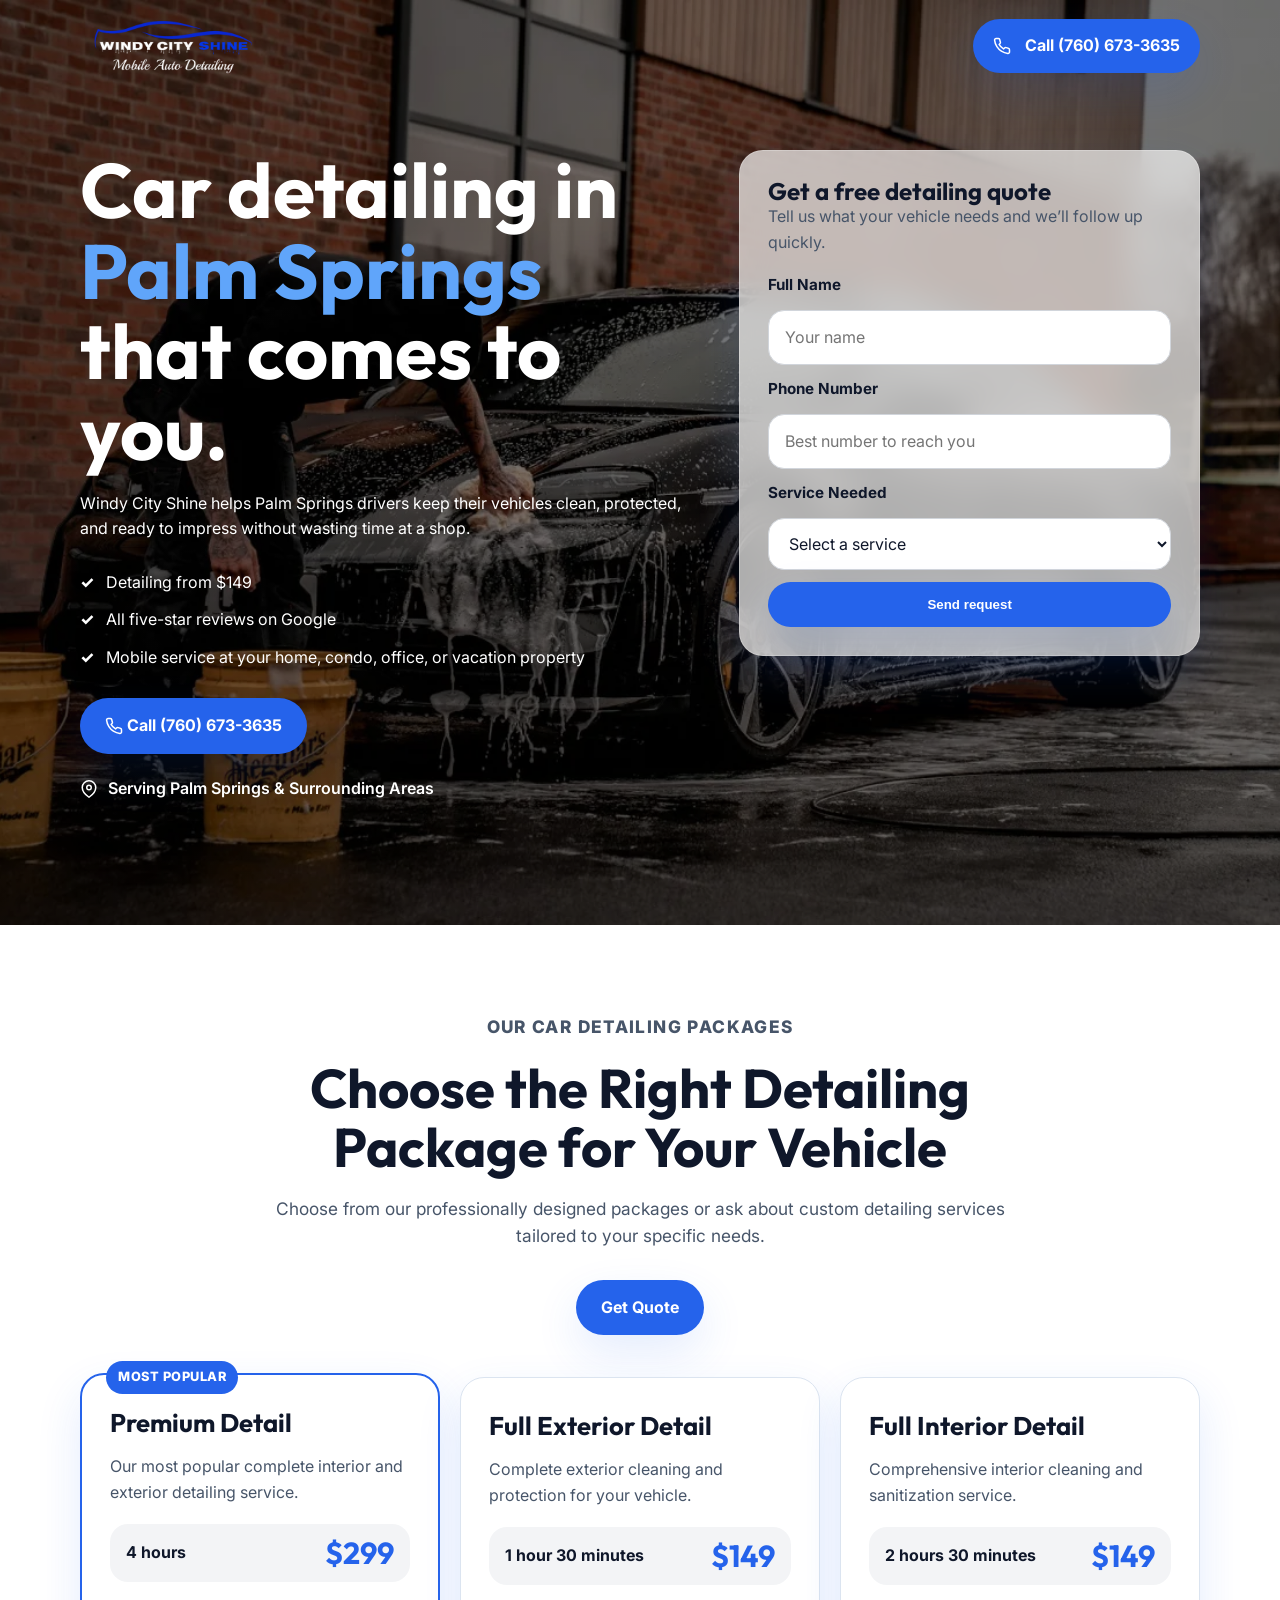
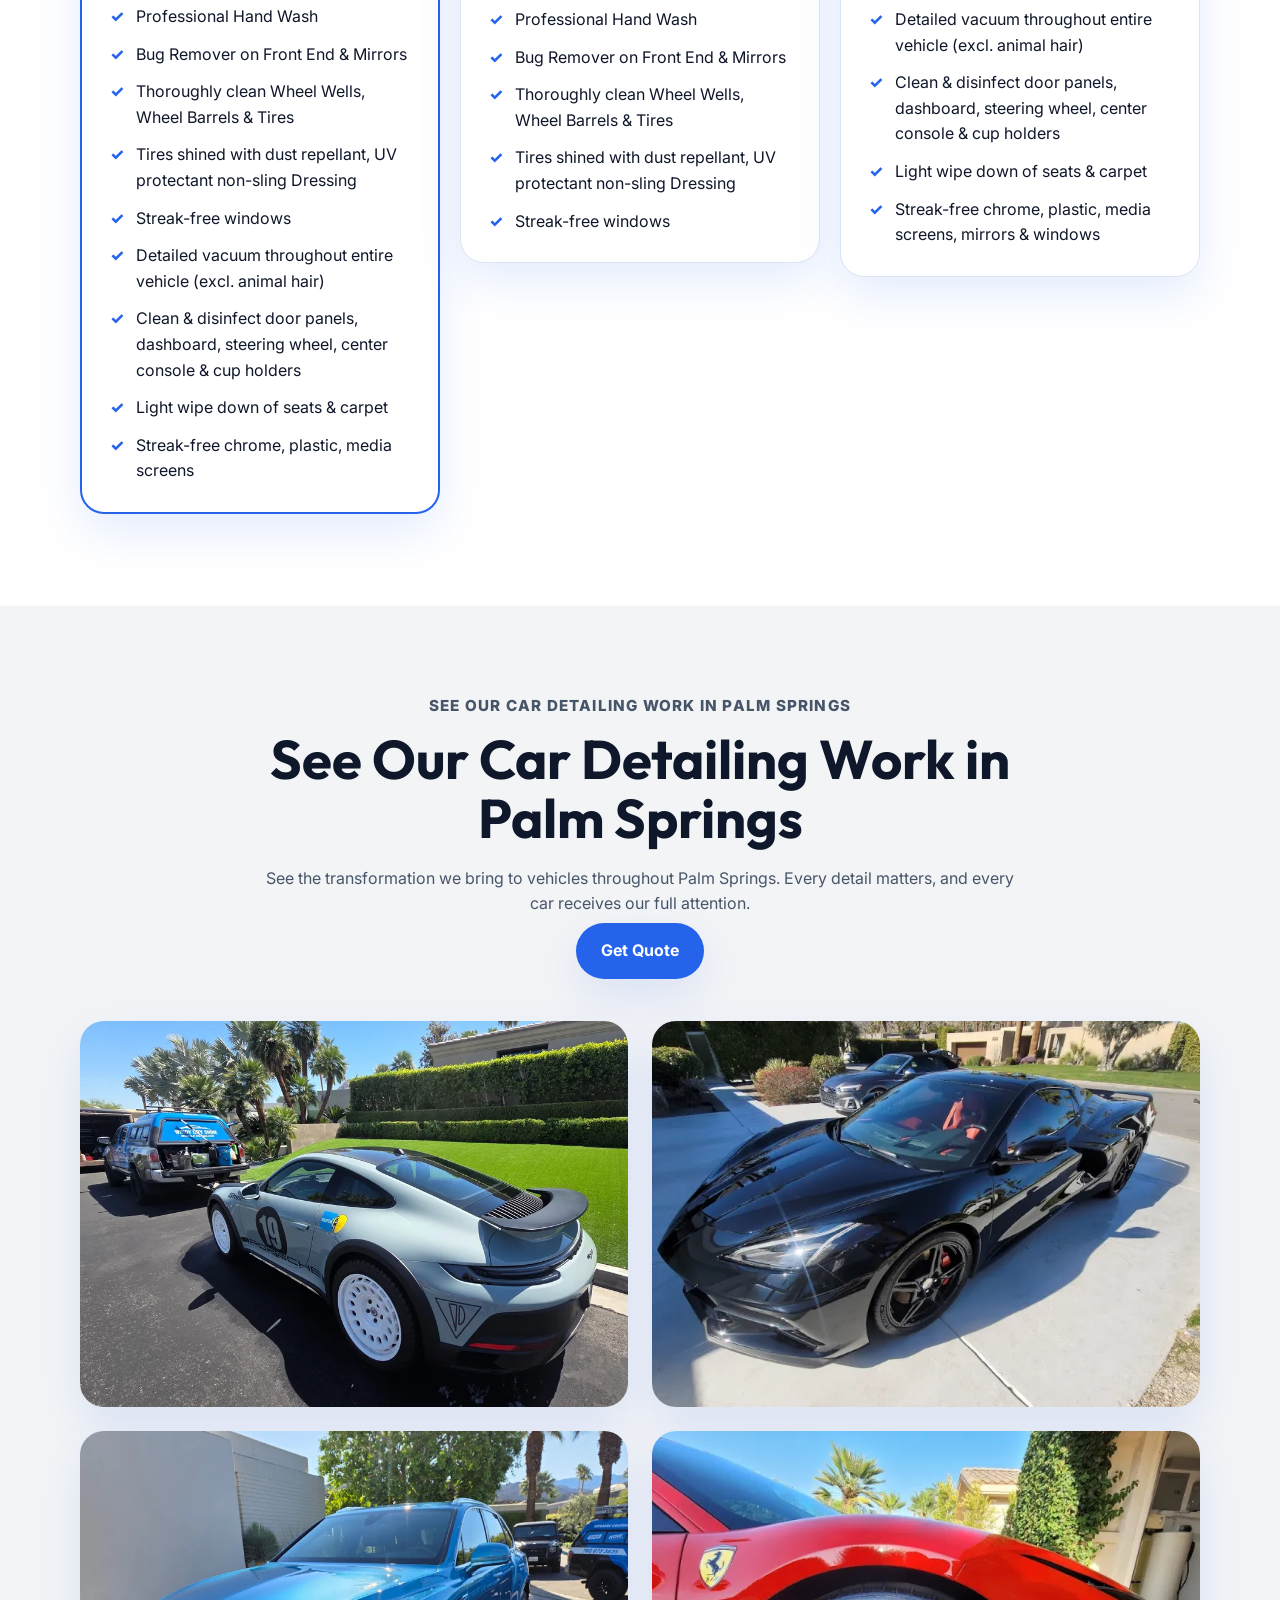
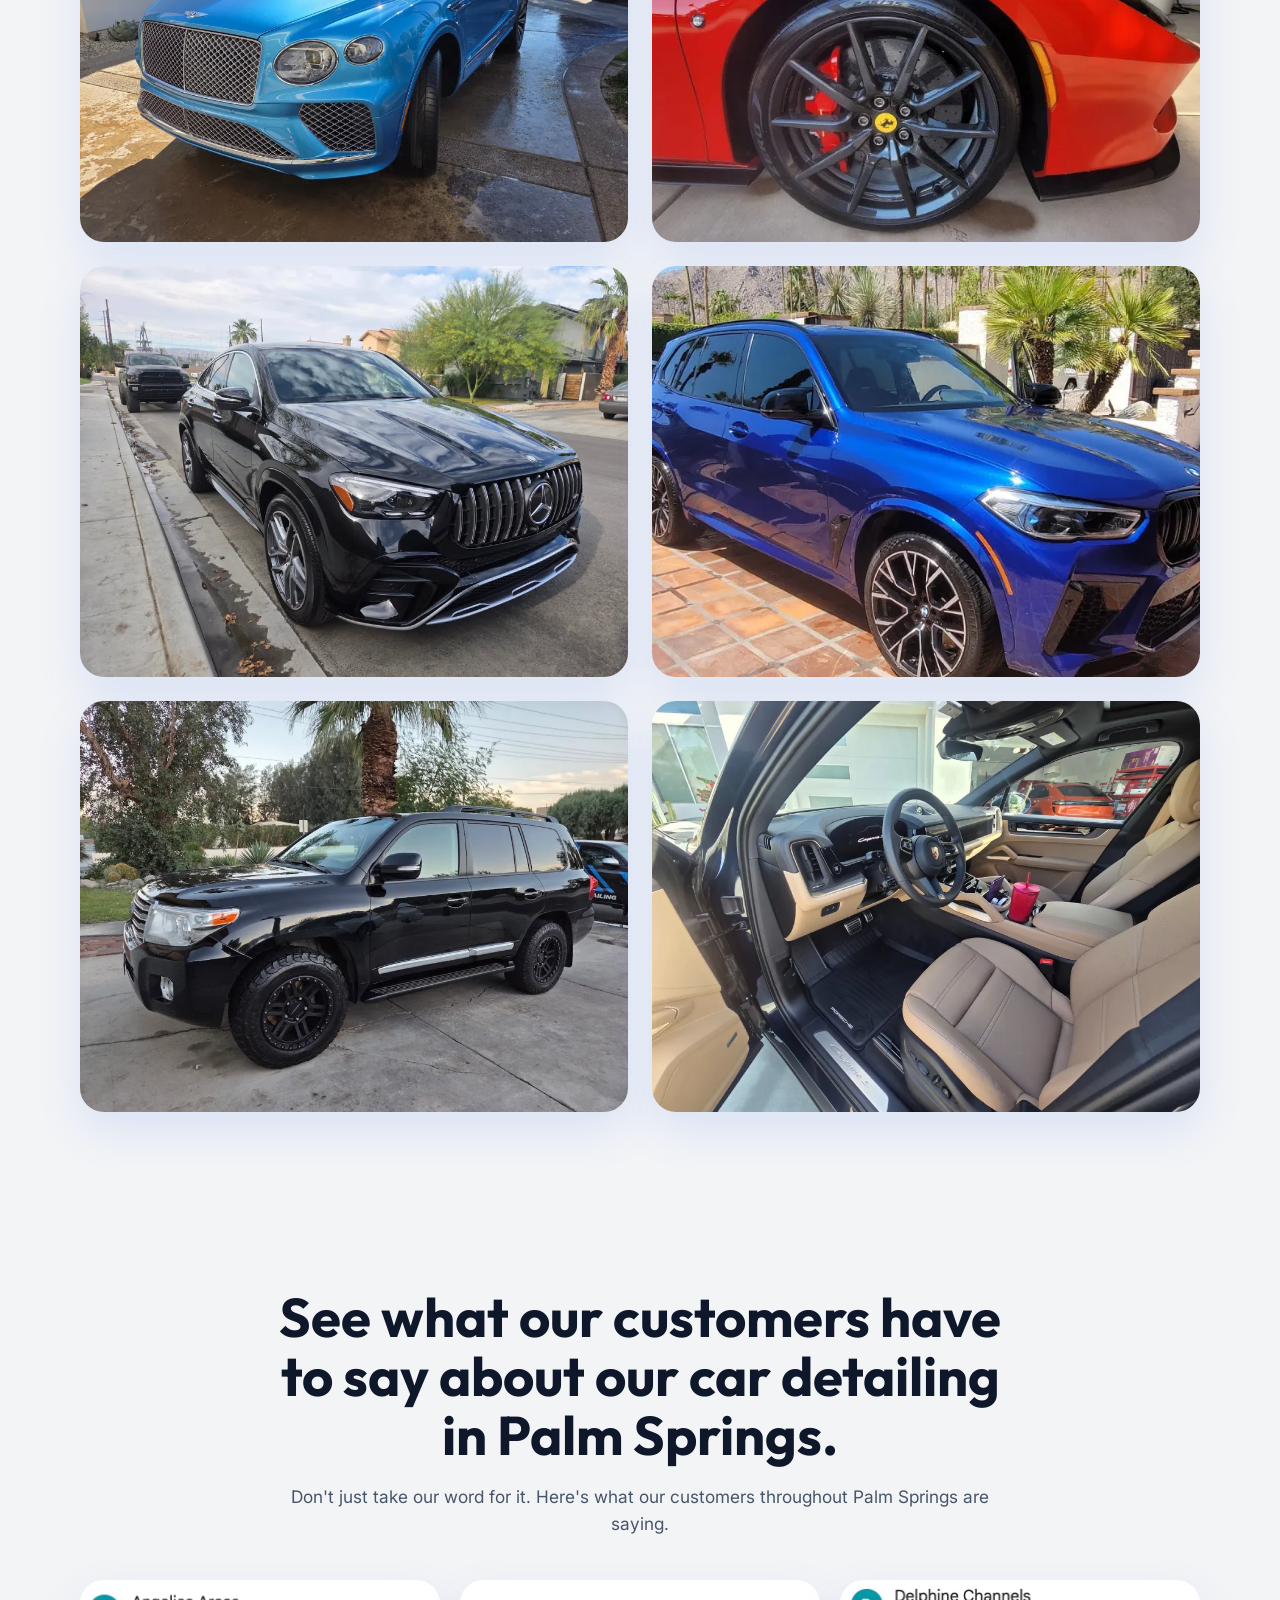
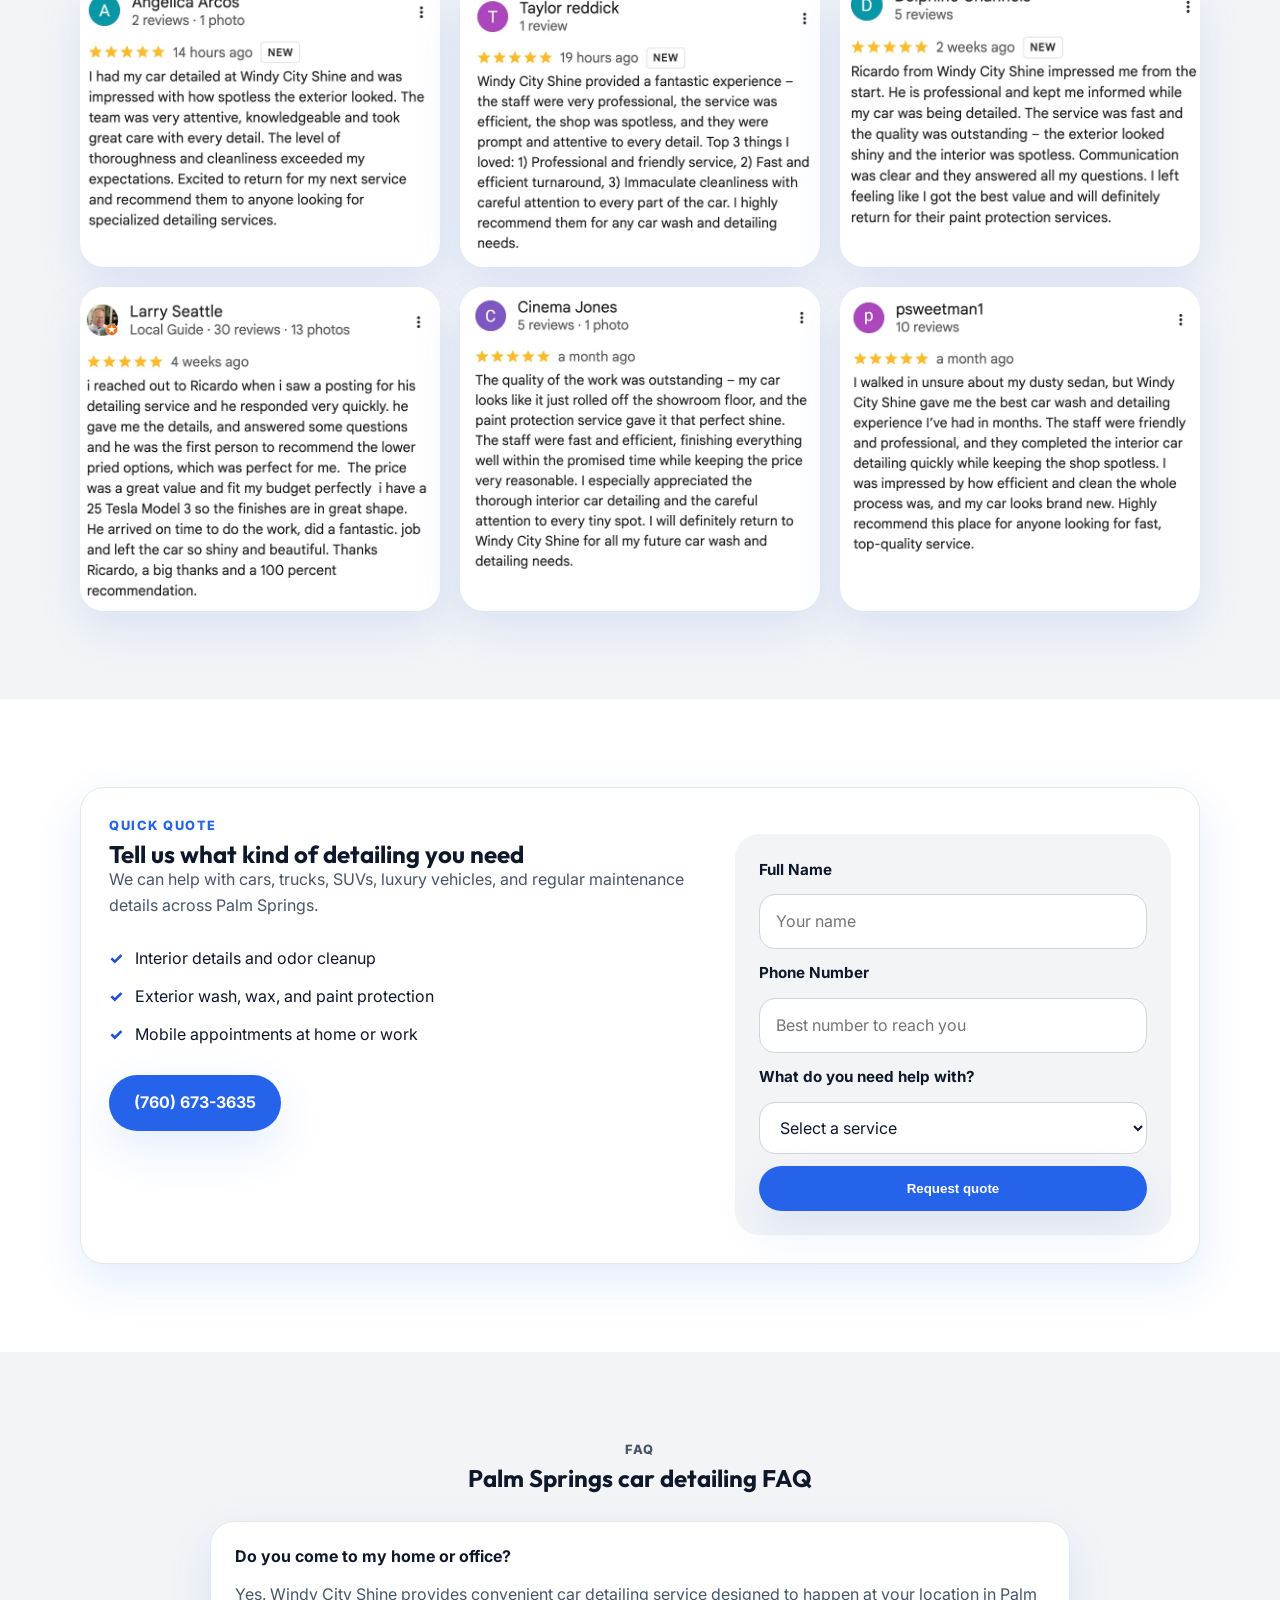
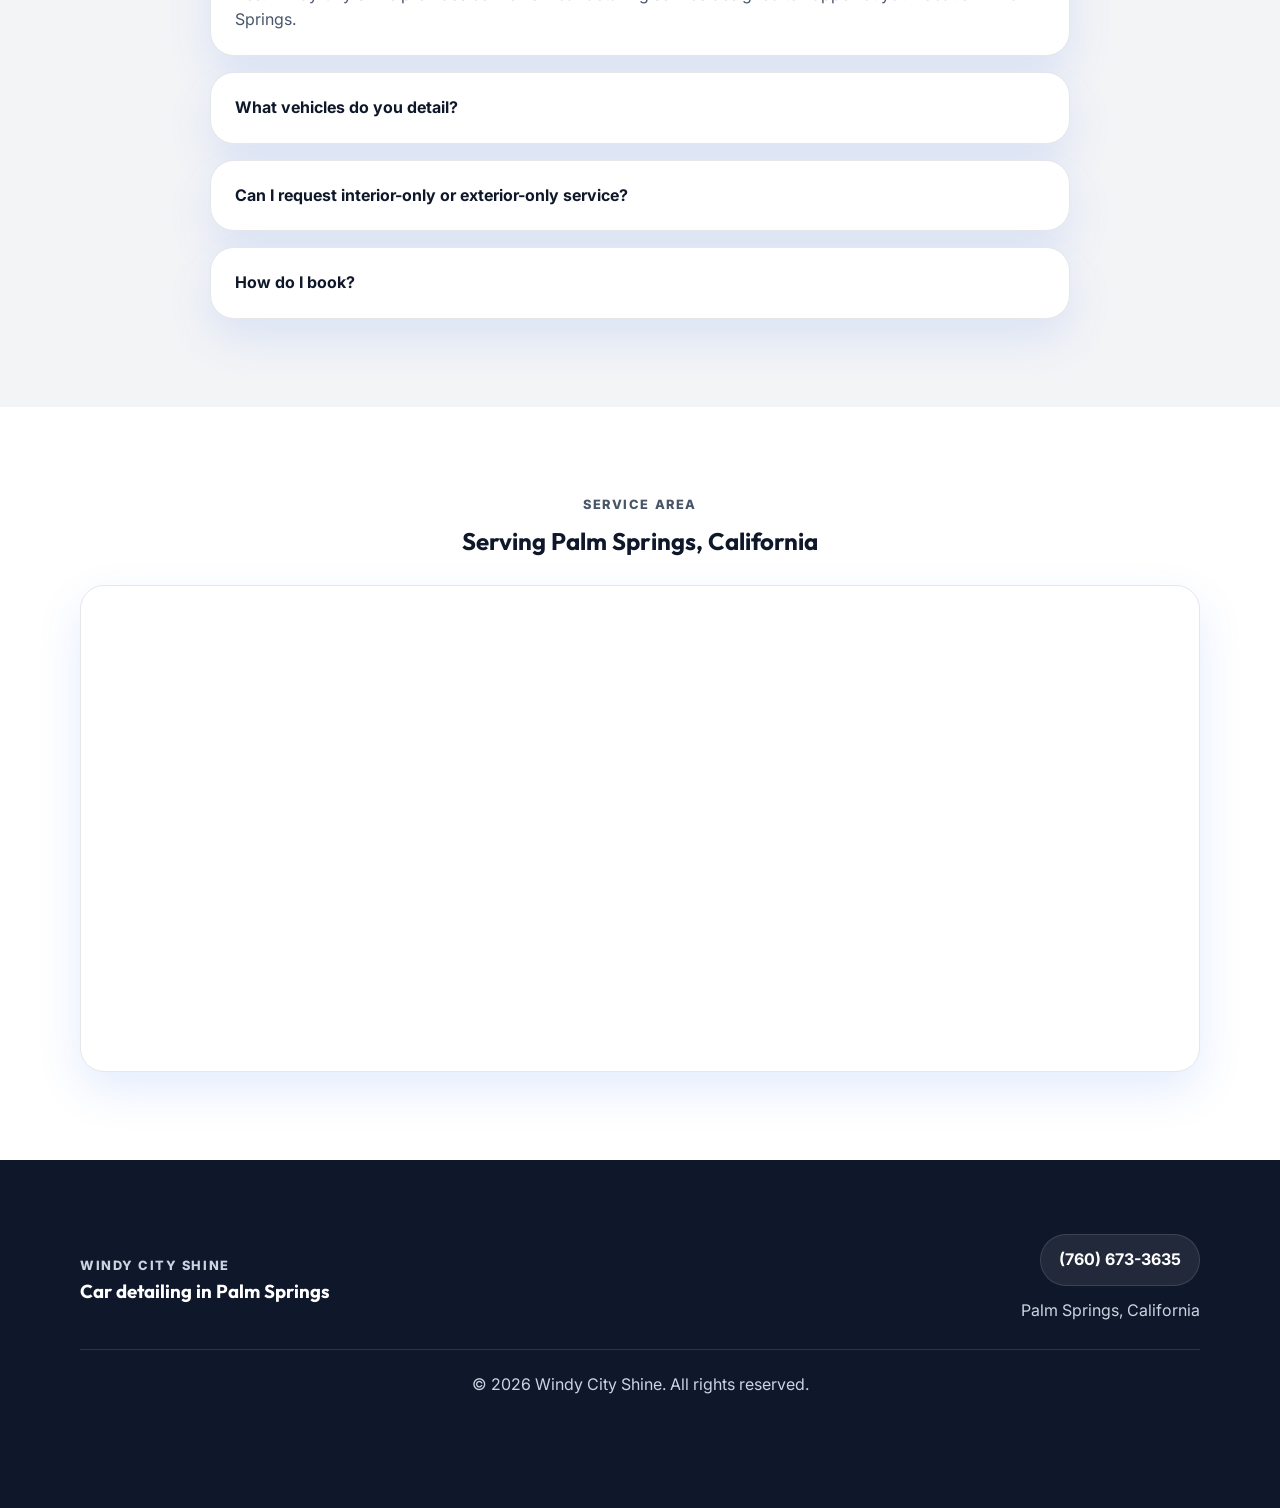
==== car-detailing.html @ fb12e353 "feat: add car detailing landing page" ====
<!DOCTYPE html>
<html lang="en">
<head>
    <!-- Google Tag Manager -->
    <script>(function(w,d,s,l,i){w[l]=w[l]||[];w[l].push({'gtm.start':
    new Date().getTime(),event:'gtm.js'});var f=d.getElementsByTagName(s)[0],
    j=d.createElement(s),dl=l!='dataLayer'?'&l='+l:'';j.async=true;j.src=
    'https://www.googletagmanager.com/gtm.js?id='+i+dl;f.parentNode.insertBefore(j,f);
    })(window,document,'script','dataLayer','GTM-WD6SHDLT');</script>
    <!-- End Google Tag Manager -->
    <script>
      gtag('config', 'AW-473251279/VAtuCIfNprscEM_71OEB', {
        'phone_conversion_number': '(760) 673-3635'
      });
    </script>
    <meta charset="UTF-8">
    <meta name="viewport" content="width=device-width, initial-scale=1.0">
    <title>Car Detailing Palm Springs | Windy City Shine</title>
    <meta name="description" content="Windy City Shine delivers premium car detailing in Palm Springs, California. Call for interior detailing, wash and wax, paint protection, and convenient at-home service.">
    <link rel="stylesheet" href="style.css">
    <link rel="preconnect" href="https://fonts.googleapis.com">
    <link rel="preconnect" href="https://fonts.gstatic.com" crossorigin>
    <link href="https://fonts.googleapis.com/css2?family=Inter:wght@400;500;600;700;800&family=Outfit:wght@600;700;800&display=swap" rel="stylesheet">
    <script type="application/ld+json">
    {
      "@context": "https://schema.org",
      "@type": "AutoDetailing",
      "name": "Windy City Shine",
      "areaServed": "Palm Springs, California",
      "telephone": "+1-760-673-3635",
      "priceRange": "$$",
      "address": {
        "@type": "PostalAddress",
        "addressLocality": "Palm Springs",
        "addressRegion": "CA",
        "addressCountry": "US"
      }
    }
    </script>
</head>
<body>
    <header class="site-header">
        <div class="container header-row">
            <a href="#" class="brand brand-lockup" aria-label="Windy City Shine home">
                <img src="windyciteshinelogo.avif" alt="Windy City Shine logo" class="brand-logo">
            </a>
            <a href="tel:7606733635" class="phone-pill" onclick="gtag('event','conversion',{'send_to':'AW-473251279/VAtuCIfNprscEM_71OEB'});">
                <svg viewBox="0 0 24 24" aria-hidden="true" class="phone-pill-icon">
                    <path d="M22 16.92v3a2 2 0 0 1-2.18 2 19.79 19.79 0 0 1-8.63-3.07 19.5 19.5 0 0 1-6-6 19.79 19.79 0 0 1-3.07-8.67A2 2 0 0 1 4.11 2h3a2 2 0 0 1 2 1.72 12.84 12.84 0 0 0 .7 2.81 2 2 0 0 1-.45 2.11L8.09 9.91a16 16 0 0 0 6 6l1.27-1.27a2 2 0 0 1 2.11-.45 12.84 12.84 0 0 0 2.81.7A2 2 0 0 1 22 16.92z"></path>
                </svg>
                <span><span class="call-prefix">Call </span>(760) 673-3635</span>
            </a>
        </div>
    </header>

    <main>
        <section class="hero">
            <div class="container hero-grid">
                <div class="hero-copy">
                    <h1>Car detailing in <span>Palm Springs</span> that comes to you.</h1>
                    <p class="hero-text">Windy City Shine helps Palm Springs drivers keep their vehicles clean, protected, and ready to impress without wasting time at a shop.</p>
                    <ul class="check-list">
                        <li>Detailing from $149</li>
                        <li>All five-star reviews on Google</li>
                        <li>Mobile service at your home, condo, office, or vacation property</li>
                    </ul>
                    <div class="cta-row">
                        <a href="tel:7606733635" class="btn btn-primary" onclick="gtag('event','conversion',{'send_to':'AW-473251279/VAtuCIfNprscEM_71OEB'});">
                            <svg viewBox="0 0 24 24" aria-hidden="true" class="phone-pill-icon">
                                <path d="M22 16.92v3a2 2 0 0 1-2.18 2 19.79 19.79 0 0 1-8.63-3.07 19.5 19.79 0 0 1-6-6 19.79 19.79 0 0 1-3.07-8.67A2 2 0 0 1 4.11 2h3a2 2 0 0 1 2 1.72 12.84 12.84 0 0 0 .7 2.81 2 2 0 0 1-.45 2.11L8.09 9.91a16 16 0 0 0 6 6l1.27-1.27a2 2 0 0 1 2.11-.45 12.84 12.84 0 0 0 2.81.7A2 2 0 0 1 22 16.92z"></path>
                            </svg>
                            <span>Call (760) 673-3635</span>
                        </a>
                    </div>
                    <div class="hero-location">
                        <svg viewBox="0 0 24 24" aria-hidden="true" class="hero-location-icon">
                            <path d="M21 10c0 7-9 13-9 13S3 17 3 10a9 9 0 1 1 18 0z"></path>
                            <circle cx="12" cy="10" r="3"></circle>
                        </svg>
                        <span>Serving Palm Springs &amp; Surrounding Areas</span>
                    </div>
                </div>
                <aside class="quote-card" id="hero-form-top">
                    <h2>Get a free detailing quote</h2>
                    <p>Tell us what your vehicle needs and we’ll follow up quickly.</p>
                    <form data-netlify="true" name="hero-car-detailing-quote" class="quote-form">
                        <input type="hidden" name="form-name" value="hero-car-detailing-quote">
                        <label for="hero-name">Full Name</label>
                        <input type="text" id="hero-name" name="name" placeholder="Your name" required>

                        <label for="hero-phone">Phone Number</label>
                        <input type="tel" id="hero-phone" name="phone" placeholder="Best number to reach you" required>

                        <label for="hero-needs">Service Needed</label>
                        <select id="hero-needs" name="needs" required>
                            <option value="" selected disabled>Select a service</option>
                            <option value="Premium detail">Premium detail</option>
                            <option value="Exterior detail">Exterior detail</option>
                            <option value="Interior detail">Interior detail</option>
                            <option value="Get a detailing quote">Get a detailing quote</option>
                        </select>

                        <button type="submit" class="btn btn-primary btn-full">Send request</button>
                    </form>
                </aside>
            </div>
        </section>

        <section class="section" id="pricing">
            <div class="container">
                <div class="section-heading center packages-heading">
                    <p class="section-kicker">Our Car Detailing Packages</p>
                    <h2>Choose the Right Detailing Package for Your Vehicle</h2>
                    <p>Choose from our professionally designed packages or ask about custom detailing services tailored to your specific needs.</p>
                    <a href="#hero-form-top" class="btn btn-primary section-quote-btn">Get Quote</a>
                </div>
                <div class="packages-grid">
                    <article class="package-card featured-package">
                        <div class="package-badge">Most Popular</div>
                        <h3>Premium Detail</h3>
                        <p class="package-subtitle">Our most popular complete interior and exterior detailing service.</p>
                        <div class="package-meta">
                            <span>4 hours</span>
                            <span class="package-price">$299</span>
                        </div>
                        <ul class="package-list">
                            <li>Professional Hand Wash</li>
                            <li>Bug Remover on Front End &amp; Mirrors</li>
                            <li>Thoroughly clean Wheel Wells, Wheel Barrels &amp; Tires</li>
                            <li>Tires shined with dust repellant, UV protectant non-sling Dressing</li>
                            <li>Streak-free windows</li>
                            <li>Detailed vacuum throughout entire vehicle (excl. animal hair)</li>
                            <li>Clean &amp; disinfect door panels, dashboard, steering wheel, center console &amp; cup holders</li>
                            <li>Light wipe down of seats &amp; carpet</li>
                            <li>Streak-free chrome, plastic, media screens</li>
                        </ul>
                        <a href="#hero-form-top" class="btn btn-primary package-mobile-cta">Get Quote</a>
                    </article>

                    <article class="package-card">
                        <h3>Full Exterior Detail</h3>
                        <p class="package-subtitle">Complete exterior cleaning and protection for your vehicle.</p>
                        <div class="package-meta">
                            <span>1 hour 30 minutes</span>
                            <span class="package-price">$149</span>
                        </div>
                        <ul class="package-list">
                            <li>Professional Hand Wash</li>
                            <li>Bug Remover on Front End &amp; Mirrors</li>
                            <li>Thoroughly clean Wheel Wells, Wheel Barrels &amp; Tires</li>
                            <li>Tires shined with dust repellant, UV protectant non-sling Dressing</li>
                            <li>Streak-free windows</li>
                        </ul>
                        <a href="#hero-form-top" class="btn btn-primary package-mobile-cta">Get Quote</a>
                    </article>

                    <article class="package-card">
                        <h3>Full Interior Detail</h3>
                        <p class="package-subtitle">Comprehensive interior cleaning and sanitization service.</p>
                        <div class="package-meta">
                            <span>2 hours 30 minutes</span>
                            <span class="package-price">$149</span>
                        </div>
                        <ul class="package-list">
                            <li>Detailed vacuum throughout entire vehicle (excl. animal hair)</li>
                            <li>Clean &amp; disinfect door panels, dashboard, steering wheel, center console &amp; cup holders</li>
                            <li>Light wipe down of seats &amp; carpet</li>
                            <li>Streak-free chrome, plastic, media screens, mirrors &amp; windows</li>
                        </ul>
                        <a href="#hero-form-top" class="btn btn-primary package-mobile-cta">Get Quote</a>
                    </article>
                </div>
            </div>
        </section>

        <section class="section light-section">
            <div class="container">
                <div class="section-heading center showcase-heading">
                    <p class="section-kicker">See Our Car Detailing Work in Palm Springs</p>
                    <h2>See Our Car Detailing Work in Palm Springs</h2>
                    <p>See the transformation we bring to vehicles throughout Palm Springs. Every detail matters, and every car receives our full attention.</p>
                    <a href="#hero-form-top" class="btn btn-primary section-quote-btn">Get Quote</a>
                </div>
                <div class="gallery-grid">
                    <div class="gallery-card"><img src="windycity1.webp" alt="Windy City Shine detailing a silver Porsche in Palm Springs" class="gallery-image"></div>
                    <div class="gallery-card"><img src="windycity2.webp" alt="Black sports car detailed by Windy City Shine" class="gallery-image"></div>
                    <div class="gallery-card"><img src="windycity3.webp" alt="Blue Bentley SUV after car detailing service" class="gallery-image"></div>
                    <div class="gallery-card"><img src="windycity4.webp" alt="Close-up of a freshly detailed red Ferrari wheel and fender" class="gallery-image"></div>
                    <div class="gallery-card"><img src="windycity5.webp" alt="Blue BMW SUV cleaned by Windy City Shine" class="gallery-image"></div>
                    <div class="gallery-card"><img src="windycity6.webp" alt="Black Mercedes SUV after exterior detailing" class="gallery-image"></div>
                    <div class="gallery-card"><img src="windycityshine8.webp" alt="Black SUV detailed by Windy City Shine in Palm Springs" class="gallery-image"></div>
                    <div class="gallery-card"><img src="windycityinterior.webp" alt="Freshly detailed tan Porsche interior" class="gallery-image"></div>
                </div>
            </div>
        </section>

        <section class="section light-section">
            <div class="container">
                <div class="section-heading center showcase-heading">
                    <h2>See what our customers have to say about our car detailing in Palm Springs.</h2>
                    <p>Don't just take our word for it. Here's what our customers throughout Palm Springs are saying.</p>
                </div>
                <div class="review-placeholder-grid">
                    <div class="review-card"><img src="review-a.webp" alt="Google review from Angelica Arcos" class="review-image"></div>
                    <div class="review-card"><img src="review-b.webp" alt="Google review from Delphine Channels" class="review-image"></div>
                    <div class="review-card"><img src="review-c.webp" alt="Google review from Taylor reddick" class="review-image"></div>
                    <div class="review-card"><img src="review-d.webp" alt="Google review from Cinema Jones" class="review-image"></div>
                    <div class="review-card"><img src="review-e.webp" alt="Google review from psweetman1" class="review-image"></div>
                    <div class="review-card"><img src="review-f.webp" alt="Google review from Larry Seattle" class="review-image"></div>
                </div>
            </div>
        </section>

        <section id="quote-form" class="section">
            <div class="container form-shell">
                <div>
                    <p class="eyebrow">Quick quote</p>
                    <h2>Tell us what kind of detailing you need</h2>
                    <p class="section-copy">We can help with cars, trucks, SUVs, luxury vehicles, and regular maintenance details across Palm Springs.</p>
                    <ul class="check-list dark">
                        <li>Interior details and odor cleanup</li>
                        <li>Exterior wash, wax, and paint protection</li>
                        <li>Mobile appointments at home or work</li>
                    </ul>
                    <a href="tel:7606733635" class="btn btn-primary" onclick="gtag('event','conversion',{'send_to':'AW-473251279/VAtuCIfNprscEM_71OEB'});">(760) 673-3635</a>
                </div>
                <form id="lead-form" data-netlify="true" name="car-detailing-quote" class="quote-form large">
                    <input type="hidden" name="form-name" value="car-detailing-quote">
                    <label for="name">Full Name</label>
                    <input type="text" id="name" name="name" placeholder="Your name" required>

                    <label for="phone">Phone Number</label>
                    <input type="tel" id="phone" name="phone" placeholder="Best number to reach you" required>

                    <label for="needs">What do you need help with?</label>
                    <select id="needs" name="needs" required>
                        <option value="" selected disabled>Select a service</option>
                        <option value="Premium detail">Premium detail</option>
                        <option value="Exterior detail">Exterior detail</option>
                        <option value="Interior detail">Interior detail</option>
                        <option value="Get a detailing quote">Get a detailing quote</option>
                    </select>

                    <button type="submit" class="btn btn-primary btn-full">Request quote</button>
                </form>
            </div>
        </section>

        <section class="section light-section">
            <div class="container narrow">
                <div class="section-heading center">
                    <p class="eyebrow">FAQ</p>
                    <h2>Palm Springs car detailing FAQ</h2>
                </div>
                <div class="faq-list">
                    <details open>
                        <summary>Do you come to my home or office?</summary>
                        <p>Yes. Windy City Shine provides convenient car detailing service designed to happen at your location in Palm Springs.</p>
                    </details>
                    <details>
                        <summary>What vehicles do you detail?</summary>
                        <p>We can handle cars, trucks, SUVs, and higher-end vehicles that need careful interior and exterior attention.</p>
                    </details>
                    <details>
                        <summary>Can I request interior-only or exterior-only service?</summary>
                        <p>Yes. You can request a focused service or a more complete package depending on the condition of the vehicle.</p>
                    </details>
                    <details>
                        <summary>How do I book?</summary>
                        <p>Call <a href="tel:7606733635" onclick="gtag('event','conversion',{'send_to':'AW-473251279/VAtuCIfNprscEM_71OEB'});">(760) 673-3635</a> or use the quote form and we’ll follow up with next steps.</p>
                    </details>
                </div>
            </div>
        </section>

        <section class="section">
            <div class="container">
                <div class="section-heading center service-area-heading">
                    <p class="eyebrow">Service area</p>
                    <h2>Serving Palm Springs, California</h2>
                </div>
                <div class="map-frame">
                    <iframe src="https://www.google.com/maps/embed?pb=!1m18!1m12!1m3!1d424336.5327019991!2d-117.13059107959548!3d33.808979757245964!2m3!1f0!2f0!3f0!3m2!1i1024!2i768!4f13.1!3m3!1m2!1s0x80db17a327b11871%3A0x3e591ea247f79c68!2sWindy%20City%20Shine!5e0!3m2!1sen!2sua!4v1780935200424!5m2!1sen!2sua" width="600" height="450" style="border:0;" allowfullscreen="" loading="lazy" referrerpolicy="no-referrer-when-downgrade"></iframe>
                </div>
            </div>
        </section>
    </main>

    <footer class="site-footer">
        <div class="container footer-row">
            <div>
                <p class="eyebrow">Windy City Shine</p>
                <h3>Car detailing in Palm Springs</h3>
            </div>
            <div class="footer-contact">
                <a href="tel:7606733635" class="footer-phone-link" onclick="gtag('event','conversion',{'send_to':'AW-473251279/VAtuCIfNprscEM_71OEB'});">(760) 673-3635</a>
                <p>Palm Springs, California</p>
            </div>
        </div>
        <div class="container footer-bottom">
            <p>&copy; 2026 Windy City Shine. All rights reserved.</p>
        </div>
    </footer>

    <div id="success-modal" class="modal">
        <div class="modal-content">
            <button class="close-modal" aria-label="Close">&times;</button>
            <div class="modal-body">
                <div class="success-icon">✓</div>
                <h3>Thanks</h3>
                <p>Thanks for filling out the form. We're going to get back to you in the next few minutes.</p>
                <button class="btn btn-primary close-modal-btn btn-full">Close</button>
            </div>
        </div>
    </div>

    <div class="mobile-cta">
        <a href="tel:7606733635" class="btn btn-primary btn-full mobile-call-btn" onclick="gtag('event','conversion',{'send_to':'AW-473251279/VAtuCIfNprscEM_71OEB'});">
            <svg viewBox="0 0 24 24" aria-hidden="true" class="phone-pill-icon">
                <path d="M22 16.92v3a2 2 0 0 1-2.18 2 19.79 19.79 0 0 1-8.63-3.07 19.5 19.79 0 0 1-6-6 19.79 19.79 0 0 1-3.07-8.67A2 2 0 0 1 4.11 2h3a2 2 0 0 1 2 1.72 12.84 12.84 0 0 0 .7 2.81 2 2 0 0 1-.45 2.11L8.09 9.91a16 16 0 0 0 6 6l1.27-1.27a2 2 0 0 1 2.11-.45 12.84 12.84 0 0 0 2.81.7A2 2 0 0 1 22 16.92z"></path>
            </svg>
            <span class="mobile-call-label">(760) 673-3635</span>
        </a>
    </div>

    <script>
        document.addEventListener("DOMContentLoaded", function () {
            const modal = document.getElementById("success-modal");
            const closeButtons = document.querySelectorAll(".close-modal, .close-modal-btn");
            const siteHeader = document.querySelector(".site-header");
            const mobileCta = document.querySelector(".mobile-cta");
            const heroFormTop = document.getElementById("hero-form-top");

            const syncHeaderState = () => {
                if (!siteHeader) return;
                if (window.scrollY > 36) {
                    siteHeader.classList.add("is-scrolled");
                } else {
                    siteHeader.classList.remove("is-scrolled");
                }
            };

            const syncMobileCta = () => {
                if (!mobileCta || !heroFormTop) return;
                if (window.innerWidth > 768) {
                    mobileCta.classList.remove("is-visible");
                    return;
                }

                const formBottom = heroFormTop.getBoundingClientRect().bottom + window.scrollY;
                if (window.scrollY > formBottom) {
                    mobileCta.classList.add("is-visible");
                } else {
                    mobileCta.classList.remove("is-visible");
                }
            };

            syncHeaderState();
            window.addEventListener("scroll", syncHeaderState, { passive: true });
            syncMobileCta();
            window.addEventListener("scroll", syncMobileCta, { passive: true });
            window.addEventListener("resize", syncMobileCta);

            document.querySelectorAll("a[href='#quote-form']").forEach((link) => {
                link.addEventListener("click", (event) => {
                    event.preventDefault();
                    document.getElementById("quote-form")?.scrollIntoView({ behavior: "smooth", block: "start" });
                });
            });

            document.querySelectorAll("form[data-netlify='true']").forEach((form) => {
                form.addEventListener("submit", function (event) {
                    event.preventDefault();

                    const formData = new FormData(form);
                    fetch("/", {
                        method: "POST",
                        body: new URLSearchParams(formData).toString(),
                        headers: { "Content-Type": "application/x-www-form-urlencoded" }
                    })
                    .then(() => {
                        document.body.setAttribute("data-form-status", "form_submit");
                        window.dataLayer = window.dataLayer || [];
                        window.dataLayer.push({
                            event: "form_submit",
                            form_name: form.getAttribute("name") || "",
                            form_id: form.getAttribute("id") || ""
                        });
                        modal.style.display = "flex";
                        document.body.style.overflow = "hidden";
                        form.reset();
                    })
                    .catch((error) => {
                        console.error("Error submitting form:", error);
                    });
                });
            });

            closeButtons.forEach((button) => {
                button.addEventListener("click", () => {
                    modal.style.display = "none";
                    document.body.style.overflow = "";
                });
            });

            window.addEventListener("click", (event) => {
                if (event.target === modal) {
                    modal.style.display = "none";
                    document.body.style.overflow = "";
                }
            });
        });
    </script>
</body>
</html>
---- style.css ----
:root {
    --blue: #2563eb;
    --blue-dark: #1d4ed8;
    --white: #ffffff;
    --light-gray: #f3f4f6;
    --mid-gray: #d1d5db;
    --text: #0f172a;
    --text-soft: #475569;
    --shadow: 0 18px 45px rgba(37, 99, 235, 0.12);
    --radius: 24px;
    --transition: 0.25s ease;
}

* {
    box-sizing: border-box;
    margin: 0;
    padding: 0;
}

html {
    scroll-behavior: smooth;
}

body {
    font-family: "Inter", sans-serif;
    color: var(--text);
    background: var(--white);
    line-height: 1.6;
}

a {
    color: inherit;
    text-decoration: none;
}

iframe {
    width: 100%;
    border: 0;
    border-radius: 20px;
}

.container {
    width: min(1120px, calc(100% - 40px));
    margin: 0 auto;
}

.site-header {
    position: fixed;
    top: 0;
    left: 0;
    width: 100%;
    z-index: 20;
    background: transparent;
    backdrop-filter: blur(0px);
    border-bottom: 1px solid transparent;
    transition: background var(--transition), border-color var(--transition), backdrop-filter var(--transition);
}

.site-header.is-scrolled {
    background: rgba(0, 0, 0, 0.55);
    backdrop-filter: blur(14px);
    border-bottom: 1px solid rgba(255, 255, 255, 0.14);
}

.header-row,
.footer-row {
    display: flex;
    align-items: center;
    justify-content: space-between;
    gap: 24px;
    padding: 18px 0;
}

.brand {
    display: inline-block;
    font-family: "Outfit", sans-serif;
    font-size: 1.75rem;
    font-weight: 800;
}

.brand-lockup {
    display: inline-flex;
    align-items: center;
    gap: 12px;
}

.brand-logo {
    height: 56px;
    width: auto;
    display: block;
}

.eyebrow {
    color: var(--blue);
    font-size: 0.8rem;
    font-weight: 800;
    letter-spacing: 0.12em;
    text-transform: uppercase;
    margin-bottom: 6px;
}

.phone-pill,
.btn {
    display: inline-flex;
    align-items: center;
    justify-content: center;
    border-radius: 999px;
    font-weight: 700;
    transition: transform var(--transition), background var(--transition), color var(--transition), border-color var(--transition);
}

.phone-pill {
    padding: 14px 20px;
    background: var(--blue);
    color: var(--white);
    box-shadow: var(--shadow);
    gap: 10px;
}

.phone-pill-icon {
    width: 18px;
    height: 18px;
    margin-right: 4px;
    fill: none;
    stroke: currentColor;
    stroke-width: 2;
    stroke-linecap: round;
    stroke-linejoin: round;
    animation: phone-wiggle 3.2s ease-in-out infinite;
    transform-origin: 50% 50%;
}

.btn {
    padding: 14px 24px;
    border: 1px solid transparent;
    cursor: pointer;
}

.btn:hover,
.phone-pill:hover {
    transform: translateY(-1px);
}

.btn-primary {
    background: var(--blue);
    color: var(--white);
    box-shadow: var(--shadow);
}

.btn-primary:hover,
.phone-pill:hover {
    background: var(--blue-dark);
}

.btn-secondary {
    background: var(--white);
    color: var(--text);
    border-color: var(--mid-gray);
}

.btn-secondary:hover {
    background: var(--light-gray);
}

.btn-full {
    width: 100%;
}

.hero,
.section {
    padding: 88px 0;
}

.hero {
    min-height: 900px;
    display: flex;
    align-items: center;
    position: relative;
    padding-top: 150px;
    padding-bottom: 120px;
    background:
        linear-gradient(rgba(0, 0, 0, 0.44), rgba(0, 0, 0, 0.44)),
        url("mobile-detiling.webp") center center / cover no-repeat;
}

.hero::before {
    content: "";
    position: absolute;
    inset: 0;
    background: linear-gradient(90deg, rgba(0, 0, 0, 0.3) 0%, rgba(0, 0, 0, 0.14) 50%, rgba(0, 0, 0, 0.24) 100%);
    pointer-events: none;
}

.hero-grid,
.two-column,
.form-shell {
    display: grid;
    grid-template-columns: 1.15fr 0.85fr;
    gap: 36px;
    align-items: start;
}

.hero-grid {
    position: relative;
    z-index: 1;
}

.hero-copy h1,
.section-heading h2,
.two-column h2,
.form-shell h2,
.site-footer h3,
.quote-card h2 {
    font-family: "Outfit", sans-serif;
    line-height: 1.05;
}

.hero-copy h1 {
    font-size: clamp(2.8rem, 6vw, 4.8rem);
    margin-bottom: 18px;
    max-width: 12ch;
    color: var(--white);
}

.hero-copy h1 span {
    color: #60a5fa;
}

.hero-text,
.section-copy,
.section-heading p,
.stack-text p,
.quote-card p,
.site-footer p,
.footer-contact p,
.faq-list p {
    color: var(--text-soft);
}

.hero .hero-text,
.hero .check-list li,
.hero .status-card,
.hero .check-list li::before {
    color: var(--white);
}

.hero .status-card {
    background: rgba(255, 255, 255, 0.14);
    border: 1px solid rgba(255, 255, 255, 0.2);
    backdrop-filter: blur(10px);
}

.hero .dot {
    box-shadow: 0 0 0 6px rgba(34, 197, 94, 0.25);
}

.check-list {
    list-style: none;
    display: grid;
    gap: 12px;
    margin: 28px 0;
}

.check-list li {
    display: flex;
    gap: 12px;
    align-items: flex-start;
}

.check-list li::before {
    content: "✓";
    color: var(--blue);
    font-weight: 800;
}

.check-list.dark li::before {
    color: var(--blue-dark);
}

.cta-row {
    display: flex;
    flex-wrap: wrap;
    gap: 14px;
    margin-bottom: 22px;
}

.hero-location {
    display: inline-flex;
    align-items: center;
    gap: 10px;
    color: var(--white);
    font-weight: 600;
}

.hero-location-icon {
    width: 18px;
    height: 18px;
    fill: none;
    stroke: currentColor;
    stroke-width: 2;
    stroke-linecap: round;
    stroke-linejoin: round;
    flex-shrink: 0;
}

.status-card,
.quote-card,
.feature-card,
.placeholder-card,
.review-placeholder,
.form-shell,
.map-frame,
.faq-list details {
    background: var(--white);
    border: 1px solid #e5e7eb;
    border-radius: var(--radius);
    box-shadow: var(--shadow);
}

.status-card {
    display: inline-flex;
    align-items: center;
    gap: 12px;
    padding: 14px 18px;
}

.dot {
    width: 10px;
    height: 10px;
    border-radius: 999px;
    background: #22c55e;
    box-shadow: 0 0 0 6px rgba(34, 197, 94, 0.15);
}

.quote-card,
.form-shell {
    padding: 28px;
}

.hero .quote-card {
    background: rgba(255, 255, 255, 0.68);
    border: 1px solid rgba(255, 255, 255, 0.24);
    backdrop-filter: blur(16px);
    scroll-margin-top: 100px;
}

.quote-form {
    display: grid;
    gap: 12px;
    margin-top: 18px;
}

.quote-form.large {
    background: var(--light-gray);
    border-radius: var(--radius);
    padding: 24px;
}

label {
    font-weight: 700;
    font-size: 0.95rem;
}

input,
select,
textarea {
    width: 100%;
    padding: 14px 16px;
    border-radius: 16px;
    border: 1px solid var(--mid-gray);
    background: var(--white);
    color: var(--text);
    font: inherit;
}

textarea {
    resize: vertical;
}

.light-section {
    background: var(--light-gray);
}

.accent-section {
    background: linear-gradient(180deg, #dbeafe 0%, #eff6ff 100%);
}

.section-heading {
    margin-bottom: 30px;
}

.section-kicker {
    color: var(--blue);
    font-size: 0.95rem;
    font-weight: 800;
    letter-spacing: 0.08em;
    text-transform: uppercase;
    margin-bottom: 12px;
}

.section-heading.center {
    text-align: center;
}

.packages-heading {
    max-width: 760px;
    margin-left: auto;
    margin-right: auto;
    margin-bottom: 42px;
}

.packages-heading .section-kicker {
    margin-bottom: 18px;
}

.showcase-heading {
    max-width: 760px;
    margin-left: auto;
    margin-right: auto;
    margin-bottom: 42px;
}

.showcase-heading h2 {
    font-size: clamp(2.2rem, 4.5vw, 3.4rem);
    line-height: 1.08;
    margin-bottom: 18px;
}

.showcase-heading p:last-child {
    font-size: 1.08rem;
    margin-bottom: 24px;
}

.packages-heading h2 {
    font-size: clamp(2.2rem, 4.5vw, 3.4rem);
    line-height: 1.08;
    margin-bottom: 18px;
}

.packages-heading p {
    font-size: 1.08rem;
    margin-bottom: 24px;
}

.section-quote-btn {
    margin-top: 6px;
}

.placeholder-grid,
.review-placeholder-grid,
.feature-grid,
.packages-grid {
    display: grid;
    grid-template-columns: repeat(3, minmax(0, 1fr));
    gap: 20px;
}

.packages-grid {
    align-items: start;
}

.package-card {
    position: relative;
    background: var(--white);
    border: 1px solid #dbe4f0;
    border-radius: var(--radius);
    box-shadow: var(--shadow);
    padding: 28px;
    height: fit-content;
}

.featured-package {
    border: 2px solid var(--blue);
    transform: translateY(-4px);
}

.package-badge {
    position: absolute;
    top: -14px;
    left: 24px;
    background: var(--blue);
    color: var(--white);
    border-radius: 999px;
    padding: 6px 12px;
    font-size: 0.8rem;
    font-weight: 800;
    letter-spacing: 0.04em;
    text-transform: uppercase;
}

.package-card h3 {
    font-family: "Outfit", sans-serif;
    font-size: 1.6rem;
    margin-bottom: 10px;
}

.package-subtitle {
    color: var(--text-soft);
    margin-bottom: 18px;
}

.package-meta {
    display: flex;
    align-items: center;
    justify-content: space-between;
    gap: 16px;
    margin-bottom: 22px;
    padding: 14px 16px;
    border-radius: 18px;
    background: var(--light-gray);
    font-weight: 700;
}

.package-price {
    color: var(--blue);
    font-size: 1.9rem;
    font-family: "Outfit", sans-serif;
    line-height: 1;
}

.package-list {
    list-style: none;
    display: grid;
    gap: 12px;
}

.package-list li {
    display: flex;
    align-items: flex-start;
    gap: 12px;
    color: var(--text);
}

.package-list li::before {
    content: "✓";
    color: var(--blue);
    font-weight: 800;
    flex-shrink: 0;
}

.package-mobile-cta {
    display: none;
    margin-top: 22px;
}

.gallery-grid {
    display: grid;
    grid-template-columns: repeat(2, minmax(0, 1fr));
    gap: 24px;
}

.gallery-card {
    overflow: hidden;
    border-radius: var(--radius);
    box-shadow: var(--shadow);
    background: var(--white);
    min-height: 300px;
}

.gallery-image {
    width: 100%;
    height: 100%;
    min-height: 300px;
    display: block;
    object-fit: cover;
}

.placeholder-card,
.review-placeholder {
    min-height: 180px;
    display: grid;
    place-items: center;
    padding: 24px;
    text-align: center;
    color: var(--text-soft);
    background:
        linear-gradient(135deg, rgba(37, 99, 235, 0.08), rgba(37, 99, 235, 0.03)),
        repeating-linear-gradient(45deg, #ffffff, #ffffff 12px, #f8fafc 12px, #f8fafc 24px);
}

.review-card {
    overflow: hidden;
    border-radius: var(--radius);
    box-shadow: var(--shadow);
    background: var(--white);
}

.review-image {
    width: 100%;
    display: block;
    height: auto;
}

.feature-card {
    padding: 28px;
}

.feature-card h3 {
    font-family: "Outfit", sans-serif;
    font-size: 1.45rem;
    margin-bottom: 10px;
}

.two-column {
    align-items: center;
}

.stack-text {
    display: grid;
    gap: 16px;
}

.narrow {
    max-width: 860px;
}

.faq-list {
    display: grid;
    gap: 16px;
}

.faq-list details {
    padding: 22px 24px;
}

.faq-list summary {
    cursor: pointer;
    font-weight: 700;
    list-style: none;
}

.faq-list summary::-webkit-details-marker {
    display: none;
}

.faq-list p {
    padding-top: 12px;
}

.service-area-heading .eyebrow {
    margin-bottom: 14px;
}

.service-area-heading h2 {
    margin-bottom: 10px;
}

.map-frame {
    padding: 14px;
}

.site-footer {
    background: #0f172a;
    color: var(--white);
    padding: 56px 0 110px;
}

.site-footer .eyebrow,
.site-footer p {
    color: #cbd5e1;
}

.footer-contact {
    display: grid;
    gap: 12px;
    justify-items: end;
}

.footer-phone-link {
    display: inline-flex;
    align-items: center;
    justify-content: center;
    padding: 12px 18px;
    border-radius: 999px;
    background: rgba(255, 255, 255, 0.08);
    color: var(--white);
    font-weight: 700;
    border: 1px solid rgba(255, 255, 255, 0.12);
}

.footer-bottom {
    border-top: 1px solid rgba(255, 255, 255, 0.12);
    padding-top: 22px;
    margin-top: 8px;
    text-align: center;
    color: #cbd5e1;
}

.modal {
    display: none;
    position: fixed;
    inset: 0;
    background: rgba(15, 23, 42, 0.6);
    z-index: 40;
    align-items: center;
    justify-content: center;
    padding: 20px;
}

.modal-content {
    position: relative;
    width: min(480px, 100%);
    background: var(--white);
    border-radius: var(--radius);
    padding: 24px;
    box-shadow: var(--shadow);
}

.close-modal {
    position: absolute;
    top: 12px;
    right: 16px;
    border: 0;
    background: transparent;
    font-size: 2rem;
    cursor: pointer;
    color: var(--text-soft);
}

.modal-body {
    text-align: center;
    display: grid;
    gap: 16px;
    padding-top: 10px;
}

.success-icon {
    width: 72px;
    height: 72px;
    margin: 0 auto;
    border-radius: 999px;
    display: grid;
    place-items: center;
    background: #dbeafe;
    color: var(--blue);
    font-size: 2rem;
    font-weight: 800;
}

.mobile-cta {
    display: none;
    opacity: 0;
    pointer-events: none;
    transition: opacity var(--transition), transform var(--transition);
}

.mobile-cta.is-visible {
    opacity: 1;
    pointer-events: auto;
}

.mobile-call-btn {
    gap: 0;
    animation: mobile-call-float 4s ease-in-out infinite;
}

.mobile-call-btn .phone-pill-icon {
    margin-right: 12px;
    flex-shrink: 0;
}

.mobile-call-label {
    display: inline-block;
}

@keyframes phone-wiggle {
    0%, 82%, 100% {
        transform: rotate(0deg);
    }
    86% {
        transform: rotate(14deg);
    }
    90% {
        transform: rotate(-12deg);
    }
    94% {
        transform: rotate(10deg);
    }
    98% {
        transform: rotate(-8deg);
    }
}

@keyframes mobile-call-float {
    0%, 100% {
        transform: translateY(0);
    }
    50% {
        transform: translateY(-2px);
    }
}

@media (max-width: 900px) {
    .hero-grid,
    .two-column,
    .form-shell,
    .packages-grid,
    .gallery-grid,
    .placeholder-grid,
    .review-placeholder-grid,
    .feature-grid {
        grid-template-columns: 1fr;
    }

    .footer-row {
        align-items: flex-start;
        flex-direction: column;
    }

    .footer-contact {
        justify-items: start;
    }
}

@media (max-width: 768px) {
    .hero,
    .section {
        padding: 72px 0;
    }

    .hero {
        min-height: auto;
        padding-top: 122px;
        padding-bottom: 88px;
    }

    .container {
        width: min(100% - 28px, 1120px);
    }

    .brand {
        font-size: 1.5rem;
    }

    .brand-logo {
        height: 44px;
    }

    .hero-copy h1 {
        font-size: 2.6rem;
    }

    .header-row {
        gap: 12px;
        align-items: center;
        flex-wrap: nowrap;
    }

    .phone-pill {
        padding: 9px 10px;
        font-size: 0.76rem;
        white-space: nowrap;
        flex-shrink: 1;
        min-width: 0;
        gap: 6px;
    }

    .call-prefix {
        display: none;
    }

    .phone-pill span {
        overflow: hidden;
        text-overflow: ellipsis;
    }

    .cta-row {
        justify-content: center;
    }

    .hero-location {
        justify-content: center;
        text-align: center;
        width: 100%;
    }

    .package-mobile-cta {
        display: inline-flex;
        width: 100%;
        margin-top: 20px;
    }

    .mobile-cta {
        display: block;
        position: fixed;
        left: 50%;
        bottom: 14px;
        transform: translateX(-50%);
        padding: 0;
        background: transparent;
        border-top: 0;
        text-align: center;
        z-index: 30;
    }

    .mobile-cta .btn {
        width: auto;
        min-width: 0;
        box-shadow: 0 16px 35px rgba(37, 99, 235, 0.34);
        white-space: nowrap;
    }

    .site-footer {
        padding-bottom: 140px;
    }
}
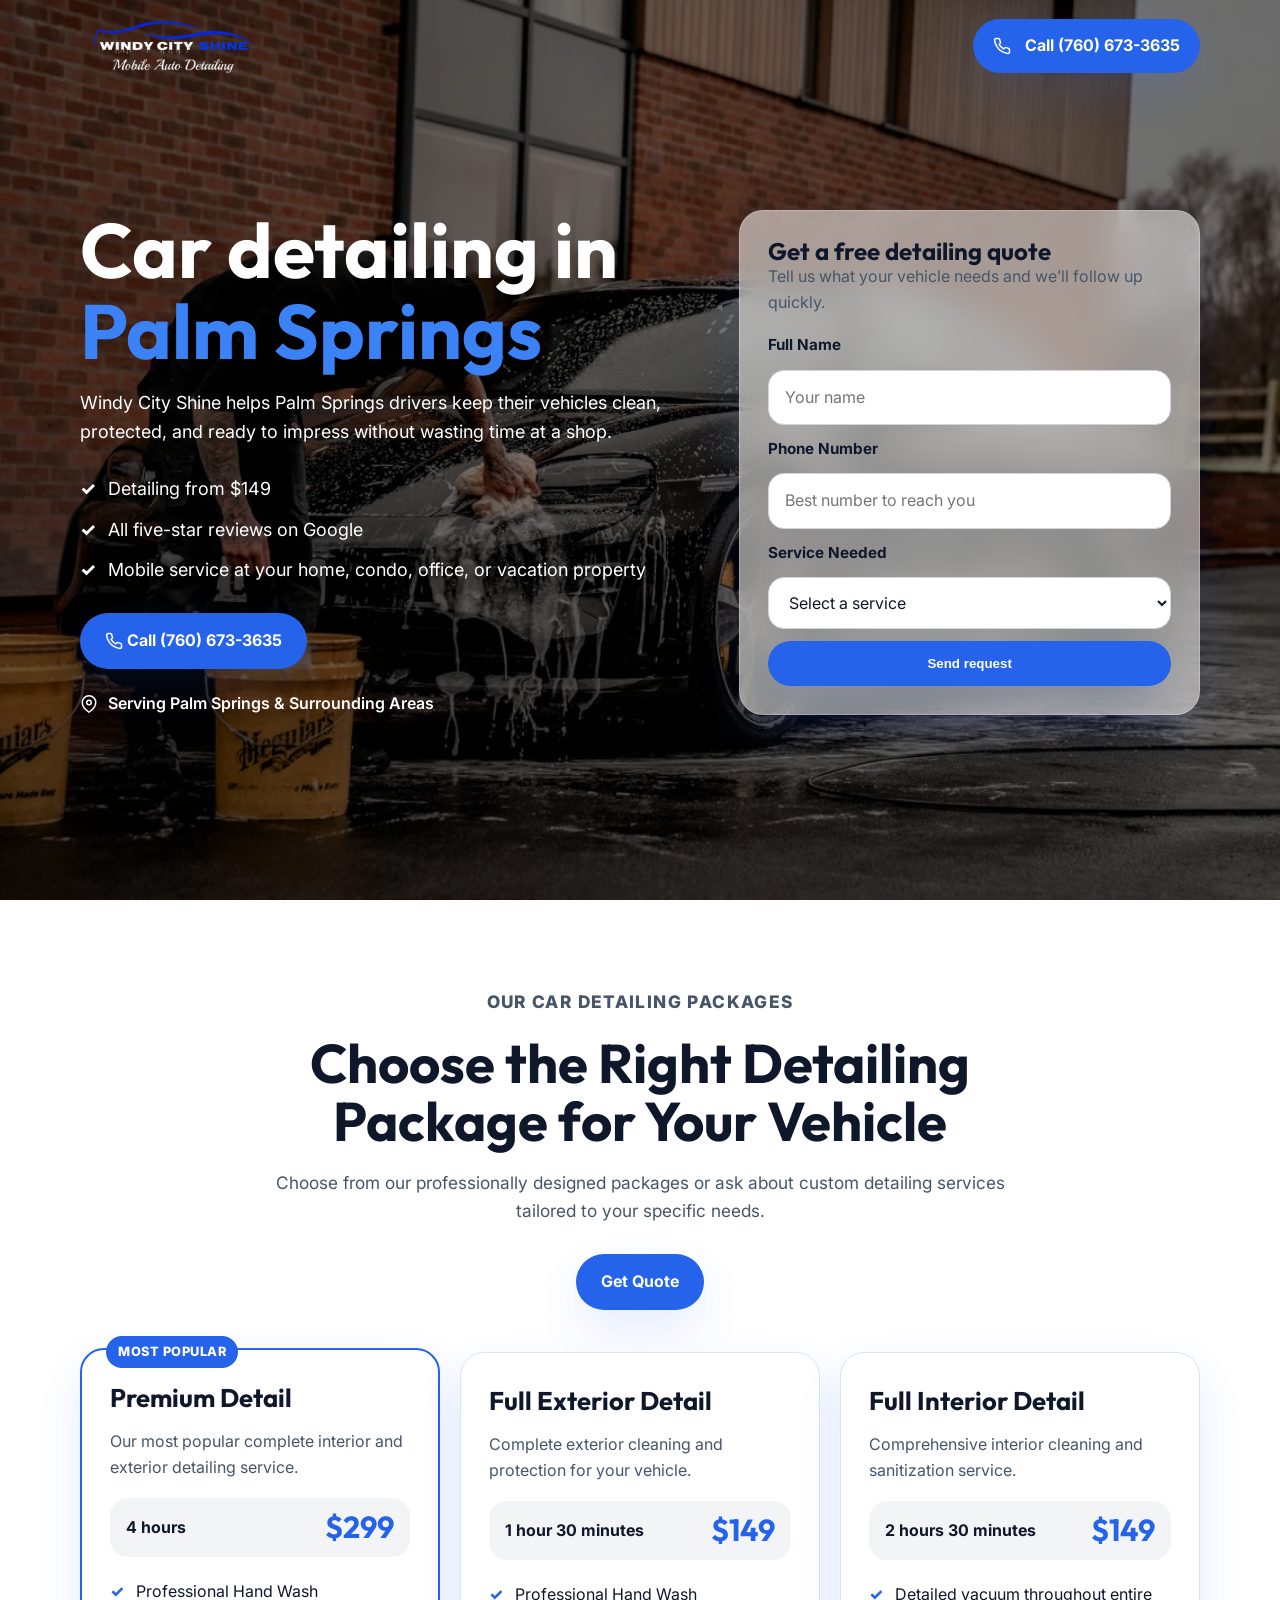
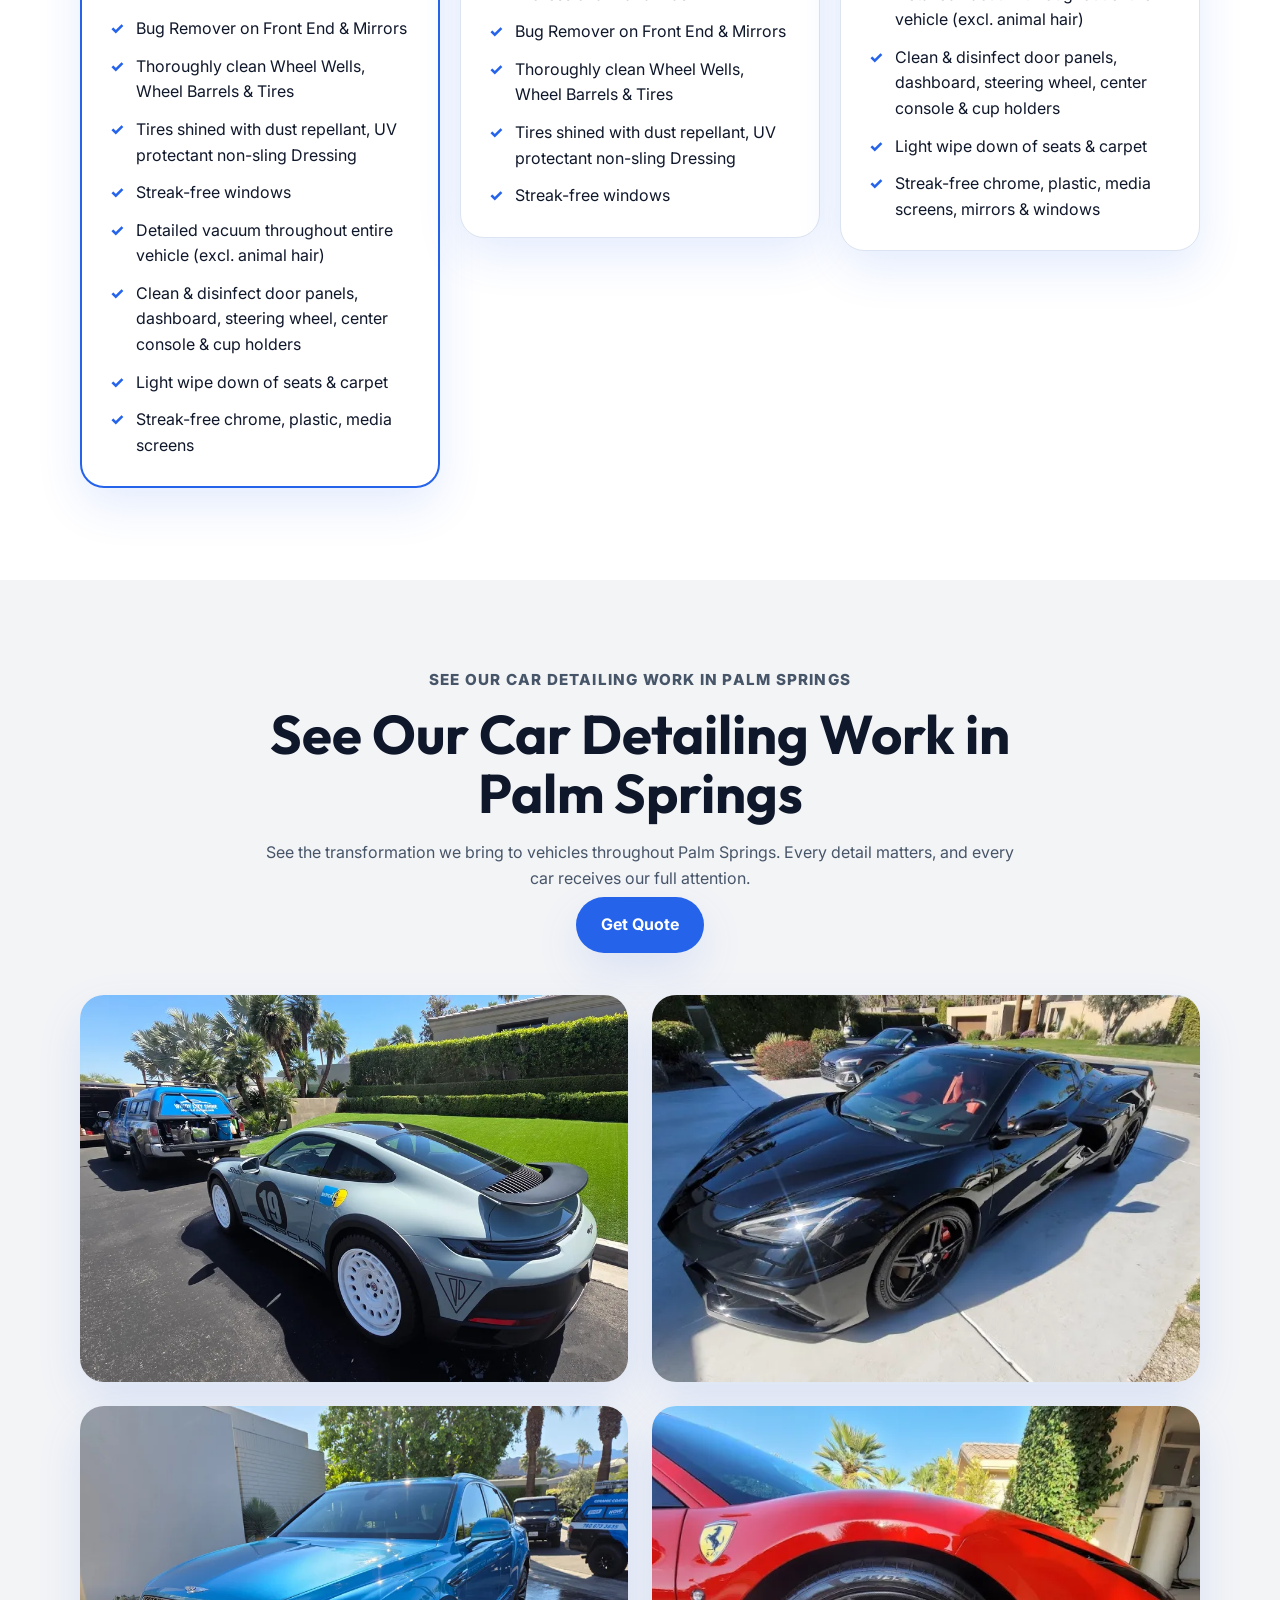
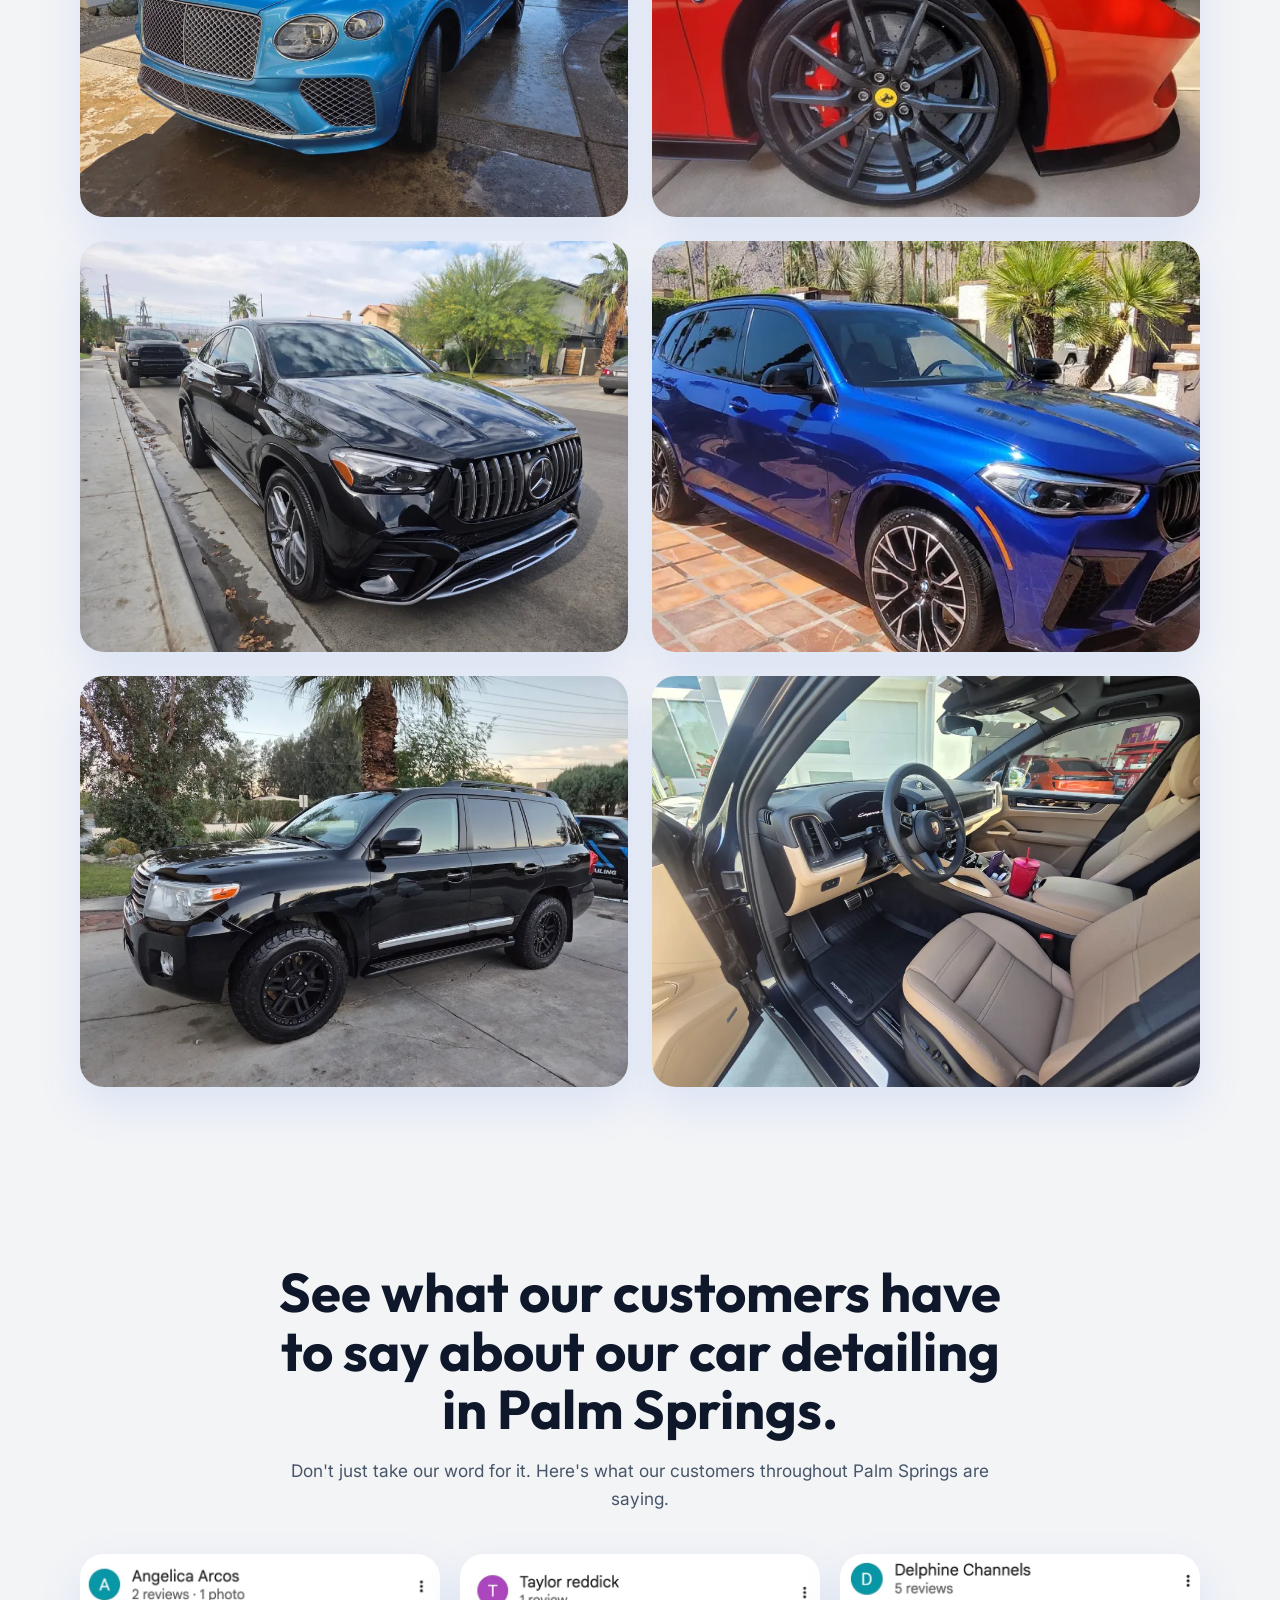
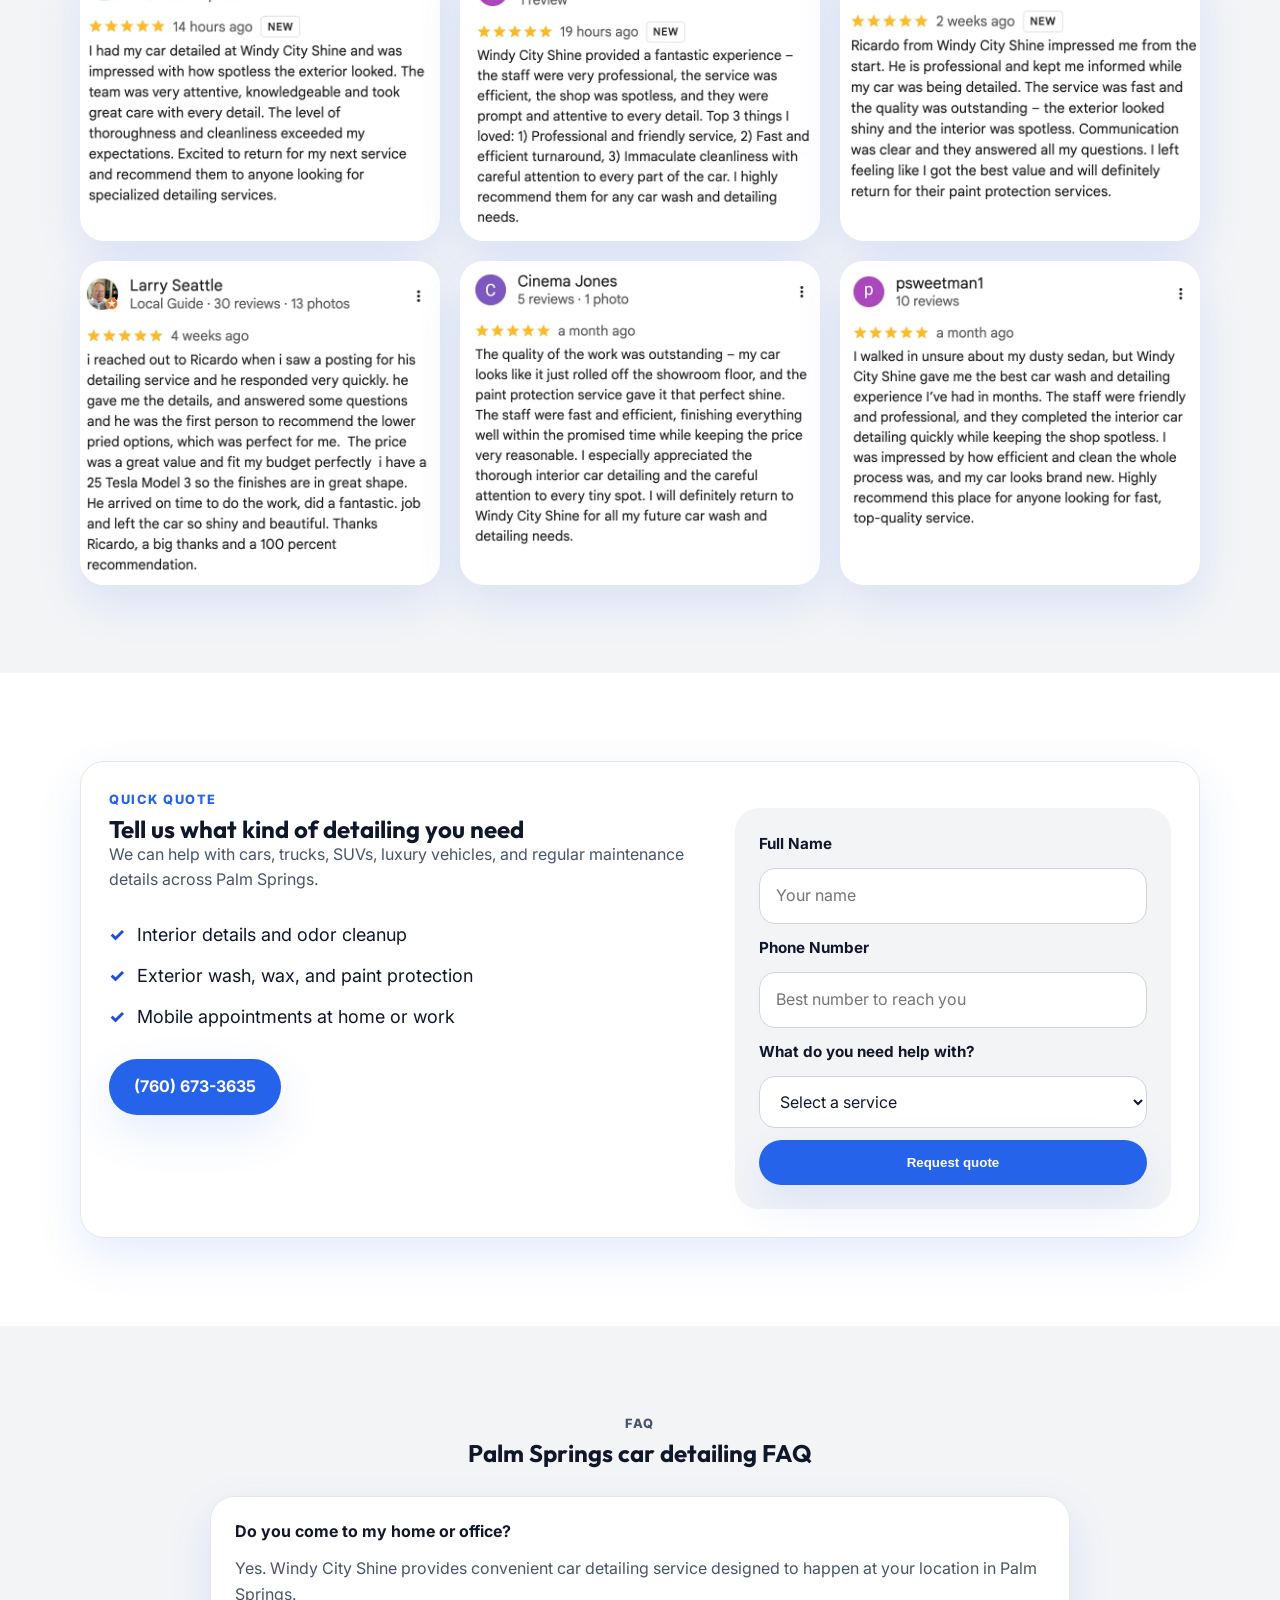
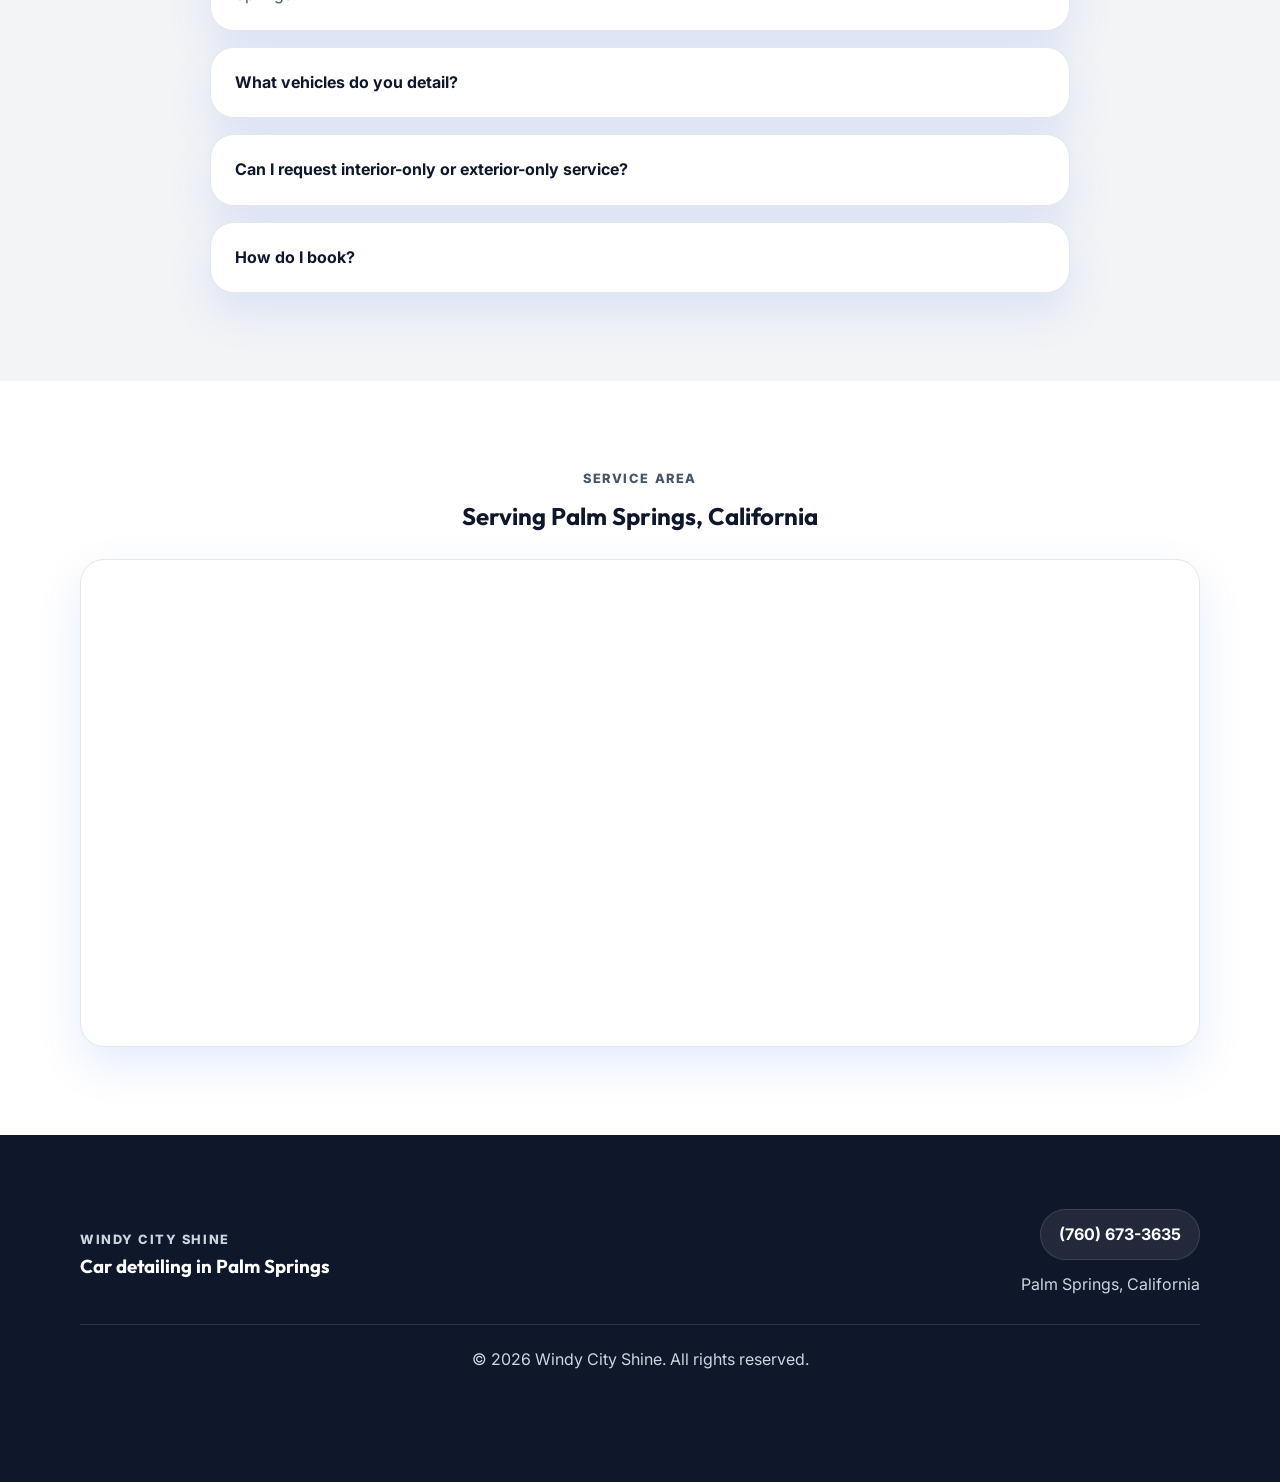
==== commit 26fb874e: "feat: refine car detailing hero" ====
--- a/car-detailing.html
+++ b/car-detailing.html
@@ -1,6 +1,20 @@
 <!DOCTYPE html>
 <html lang="en">
 <head>
+    <!-- Google tag (gtag.js) -->
+    <script async src="https://www.googletagmanager.com/gtag/js?id=AW-473251279"></script>
+    <script>
+      window.dataLayer = window.dataLayer || [];
+      function gtag(){dataLayer.push(arguments);}
+      gtag('js', new Date());
+
+      gtag('config', 'AW-473251279');
+    </script>
+    <script>
+      gtag('config', 'AW-473251279/h6VQCMuZzcEcEM_71OEB', {
+        'phone_conversion_number': '(760) 673-3635'
+      });
+    </script>
     <!-- Google Tag Manager -->
     <script>(function(w,d,s,l,i){w[l]=w[l]||[];w[l].push({'gtm.start':
     new Date().getTime(),event:'gtm.js'});var f=d.getElementsByTagName(s)[0],
@@ -8,11 +22,6 @@
     'https://www.googletagmanager.com/gtm.js?id='+i+dl;f.parentNode.insertBefore(j,f);
     })(window,document,'script','dataLayer','GTM-WD6SHDLT');</script>
     <!-- End Google Tag Manager -->
-    <script>
-      gtag('config', 'AW-473251279/VAtuCIfNprscEM_71OEB', {
-        'phone_conversion_number': '(760) 673-3635'
-      });
-    </script>
     <meta charset="UTF-8">
     <meta name="viewport" content="width=device-width, initial-scale=1.0">
     <title>Car Detailing Palm Springs | Windy City Shine</title>
@@ -44,7 +53,7 @@
             <a href="#" class="brand brand-lockup" aria-label="Windy City Shine home">
                 <img src="windyciteshinelogo.avif" alt="Windy City Shine logo" class="brand-logo">
             </a>
-            <a href="tel:7606733635" class="phone-pill" onclick="gtag('event','conversion',{'send_to':'AW-473251279/VAtuCIfNprscEM_71OEB'});">
+            <a href="tel:7606733635" class="phone-pill" onclick="gtag('event','conversion',{'send_to':'AW-473251279/h6VQCMuZzcEcEM_71OEB'});">
                 <svg viewBox="0 0 24 24" aria-hidden="true" class="phone-pill-icon">
                     <path d="M22 16.92v3a2 2 0 0 1-2.18 2 19.79 19.79 0 0 1-8.63-3.07 19.5 19.5 0 0 1-6-6 19.79 19.79 0 0 1-3.07-8.67A2 2 0 0 1 4.11 2h3a2 2 0 0 1 2 1.72 12.84 12.84 0 0 0 .7 2.81 2 2 0 0 1-.45 2.11L8.09 9.91a16 16 0 0 0 6 6l1.27-1.27a2 2 0 0 1 2.11-.45 12.84 12.84 0 0 0 2.81.7A2 2 0 0 1 22 16.92z"></path>
                 </svg>
@@ -57,7 +66,7 @@
         <section class="hero">
             <div class="container hero-grid">
                 <div class="hero-copy">
-                    <h1>Car detailing in <span>Palm Springs</span> that comes to you.</h1>
+                    <h1>Car detailing in <span>Palm Springs</span></h1>
                     <p class="hero-text">Windy City Shine helps Palm Springs drivers keep their vehicles clean, protected, and ready to impress without wasting time at a shop.</p>
                     <ul class="check-list">
                         <li>Detailing from $149</li>
@@ -65,7 +74,7 @@
                         <li>Mobile service at your home, condo, office, or vacation property</li>
                     </ul>
                     <div class="cta-row">
-                        <a href="tel:7606733635" class="btn btn-primary" onclick="gtag('event','conversion',{'send_to':'AW-473251279/VAtuCIfNprscEM_71OEB'});">
+                        <a href="tel:7606733635" class="btn btn-primary" onclick="gtag('event','conversion',{'send_to':'AW-473251279/h6VQCMuZzcEcEM_71OEB'});">
                             <svg viewBox="0 0 24 24" aria-hidden="true" class="phone-pill-icon">
                                 <path d="M22 16.92v3a2 2 0 0 1-2.18 2 19.79 19.79 0 0 1-8.63-3.07 19.5 19.79 0 0 1-6-6 19.79 19.79 0 0 1-3.07-8.67A2 2 0 0 1 4.11 2h3a2 2 0 0 1 2 1.72 12.84 12.84 0 0 0 .7 2.81 2 2 0 0 1-.45 2.11L8.09 9.91a16 16 0 0 0 6 6l1.27-1.27a2 2 0 0 1 2.11-.45 12.84 12.84 0 0 0 2.81.7A2 2 0 0 1 22 16.92z"></path>
                             </svg>
@@ -222,7 +231,7 @@
                         <li>Exterior wash, wax, and paint protection</li>
                         <li>Mobile appointments at home or work</li>
                     </ul>
-                    <a href="tel:7606733635" class="btn btn-primary" onclick="gtag('event','conversion',{'send_to':'AW-473251279/VAtuCIfNprscEM_71OEB'});">(760) 673-3635</a>
+                    <a href="tel:7606733635" class="btn btn-primary" onclick="gtag('event','conversion',{'send_to':'AW-473251279/h6VQCMuZzcEcEM_71OEB'});">(760) 673-3635</a>
                 </div>
                 <form id="lead-form" data-netlify="true" name="car-detailing-quote" class="quote-form large">
                     <input type="hidden" name="form-name" value="car-detailing-quote">
@@ -267,7 +276,7 @@
                     </details>
                     <details>
                         <summary>How do I book?</summary>
-                        <p>Call <a href="tel:7606733635" onclick="gtag('event','conversion',{'send_to':'AW-473251279/VAtuCIfNprscEM_71OEB'});">(760) 673-3635</a> or use the quote form and we’ll follow up with next steps.</p>
+                        <p>Call <a href="tel:7606733635" onclick="gtag('event','conversion',{'send_to':'AW-473251279/h6VQCMuZzcEcEM_71OEB'});">(760) 673-3635</a> or use the quote form and we’ll follow up with next steps.</p>
                     </details>
                 </div>
             </div>
@@ -293,7 +302,7 @@
                 <h3>Car detailing in Palm Springs</h3>
             </div>
             <div class="footer-contact">
-                <a href="tel:7606733635" class="footer-phone-link" onclick="gtag('event','conversion',{'send_to':'AW-473251279/VAtuCIfNprscEM_71OEB'});">(760) 673-3635</a>
+                <a href="tel:7606733635" class="footer-phone-link" onclick="gtag('event','conversion',{'send_to':'AW-473251279/h6VQCMuZzcEcEM_71OEB'});">(760) 673-3635</a>
                 <p>Palm Springs, California</p>
             </div>
         </div>
@@ -315,7 +324,7 @@
     </div>
 
     <div class="mobile-cta">
-        <a href="tel:7606733635" class="btn btn-primary btn-full mobile-call-btn" onclick="gtag('event','conversion',{'send_to':'AW-473251279/VAtuCIfNprscEM_71OEB'});">
+        <a href="tel:7606733635" class="btn btn-primary btn-full mobile-call-btn" onclick="gtag('event','conversion',{'send_to':'AW-473251279/h6VQCMuZzcEcEM_71OEB'});">
             <svg viewBox="0 0 24 24" aria-hidden="true" class="phone-pill-icon">
                 <path d="M22 16.92v3a2 2 0 0 1-2.18 2 19.79 19.79 0 0 1-8.63-3.07 19.5 19.79 0 0 1-6-6 19.79 19.79 0 0 1-3.07-8.67A2 2 0 0 1 4.11 2h3a2 2 0 0 1 2 1.72 12.84 12.84 0 0 0 .7 2.81 2 2 0 0 1-.45 2.11L8.09 9.91a16 16 0 0 0 6 6l1.27-1.27a2 2 0 0 1 2.11-.45 12.84 12.84 0 0 0 2.81.7A2 2 0 0 1 22 16.92z"></path>
             </svg>
--- a/style.css
+++ b/style.css
@@ -223,7 +223,7 @@
 }
 
 .hero-copy h1 span {
-    color: #60a5fa;
+    color: #3b82f6;
 }
 
 .hero-text,
@@ -338,10 +338,17 @@
 }
 
 .hero .quote-card {
-    background: rgba(255, 255, 255, 0.68);
+    background: rgba(255, 255, 255, 0.54);
     border: 1px solid rgba(255, 255, 255, 0.24);
     backdrop-filter: blur(16px);
     scroll-margin-top: 100px;
+}
+
+@media (min-width: 769px) {
+    .hero-text,
+    .check-list li {
+        font-size: calc(1rem + 2px);
+    }
 }
 
 .quote-form {
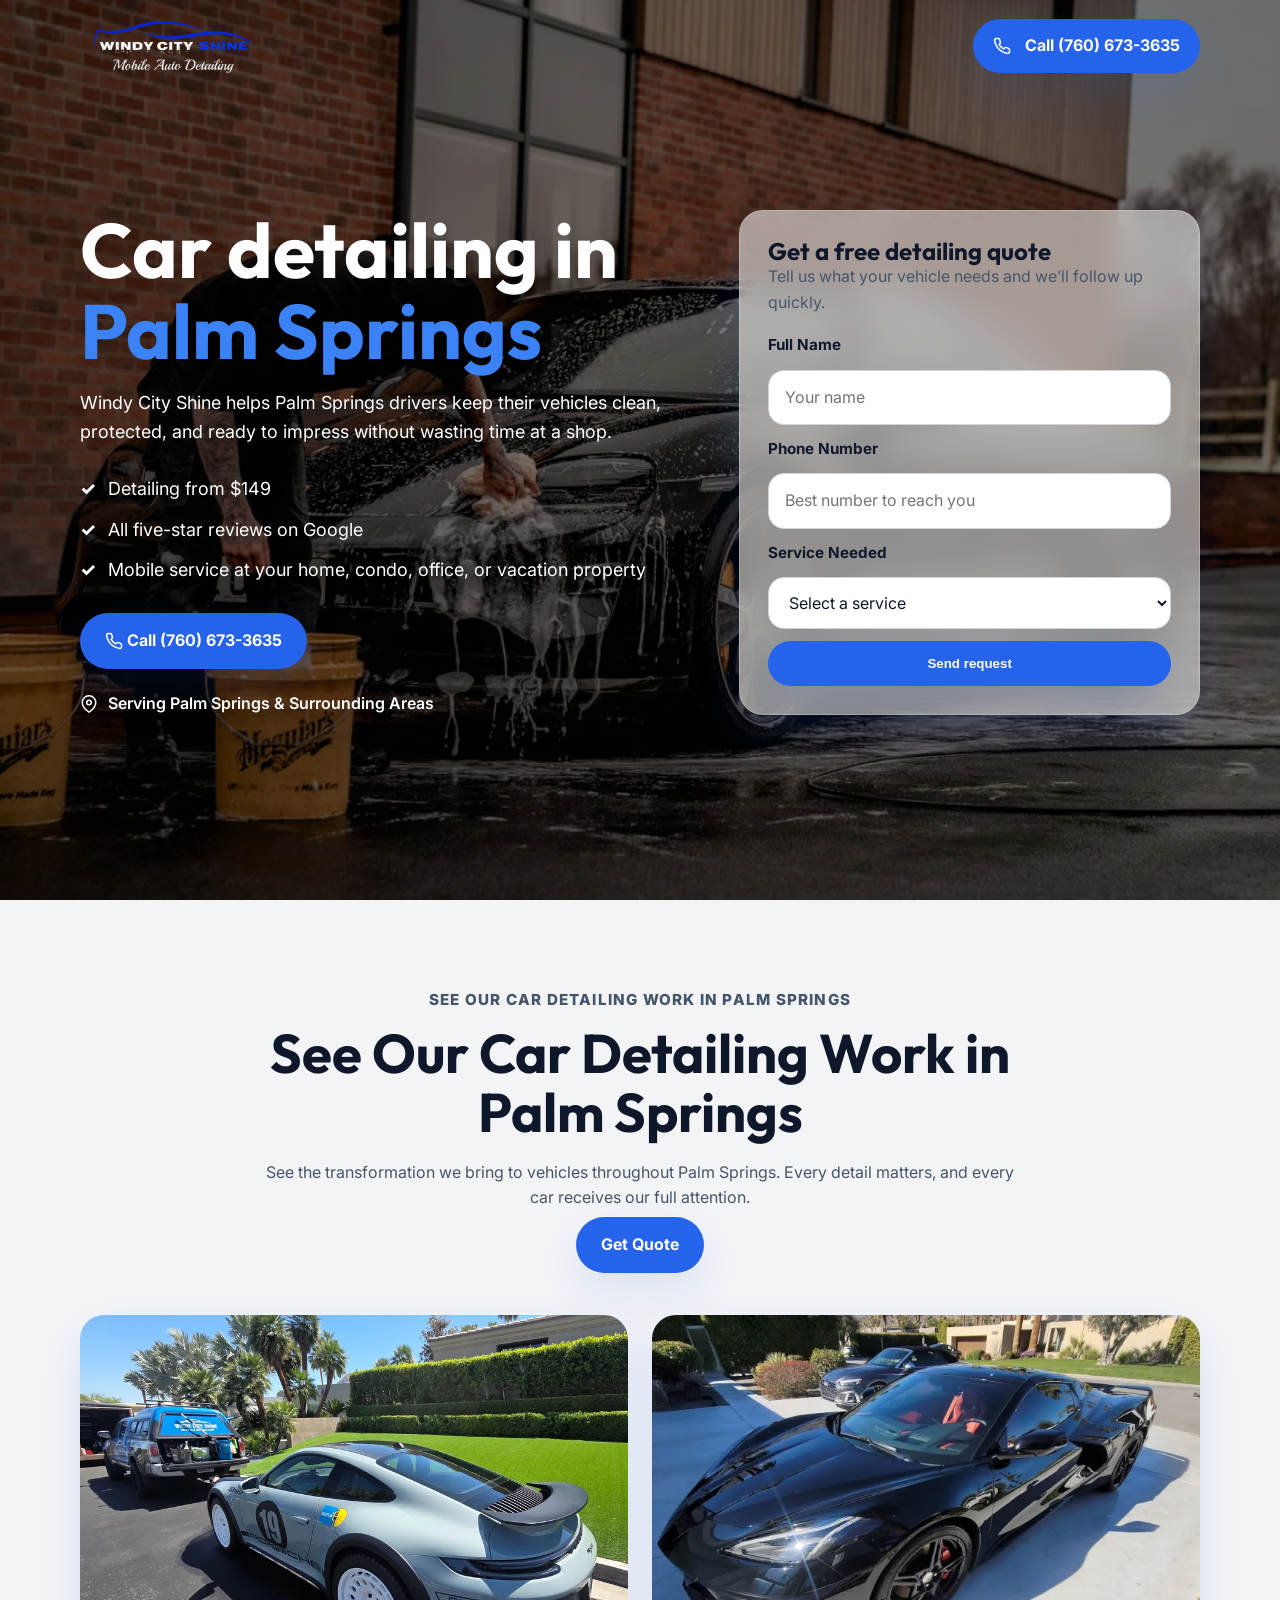
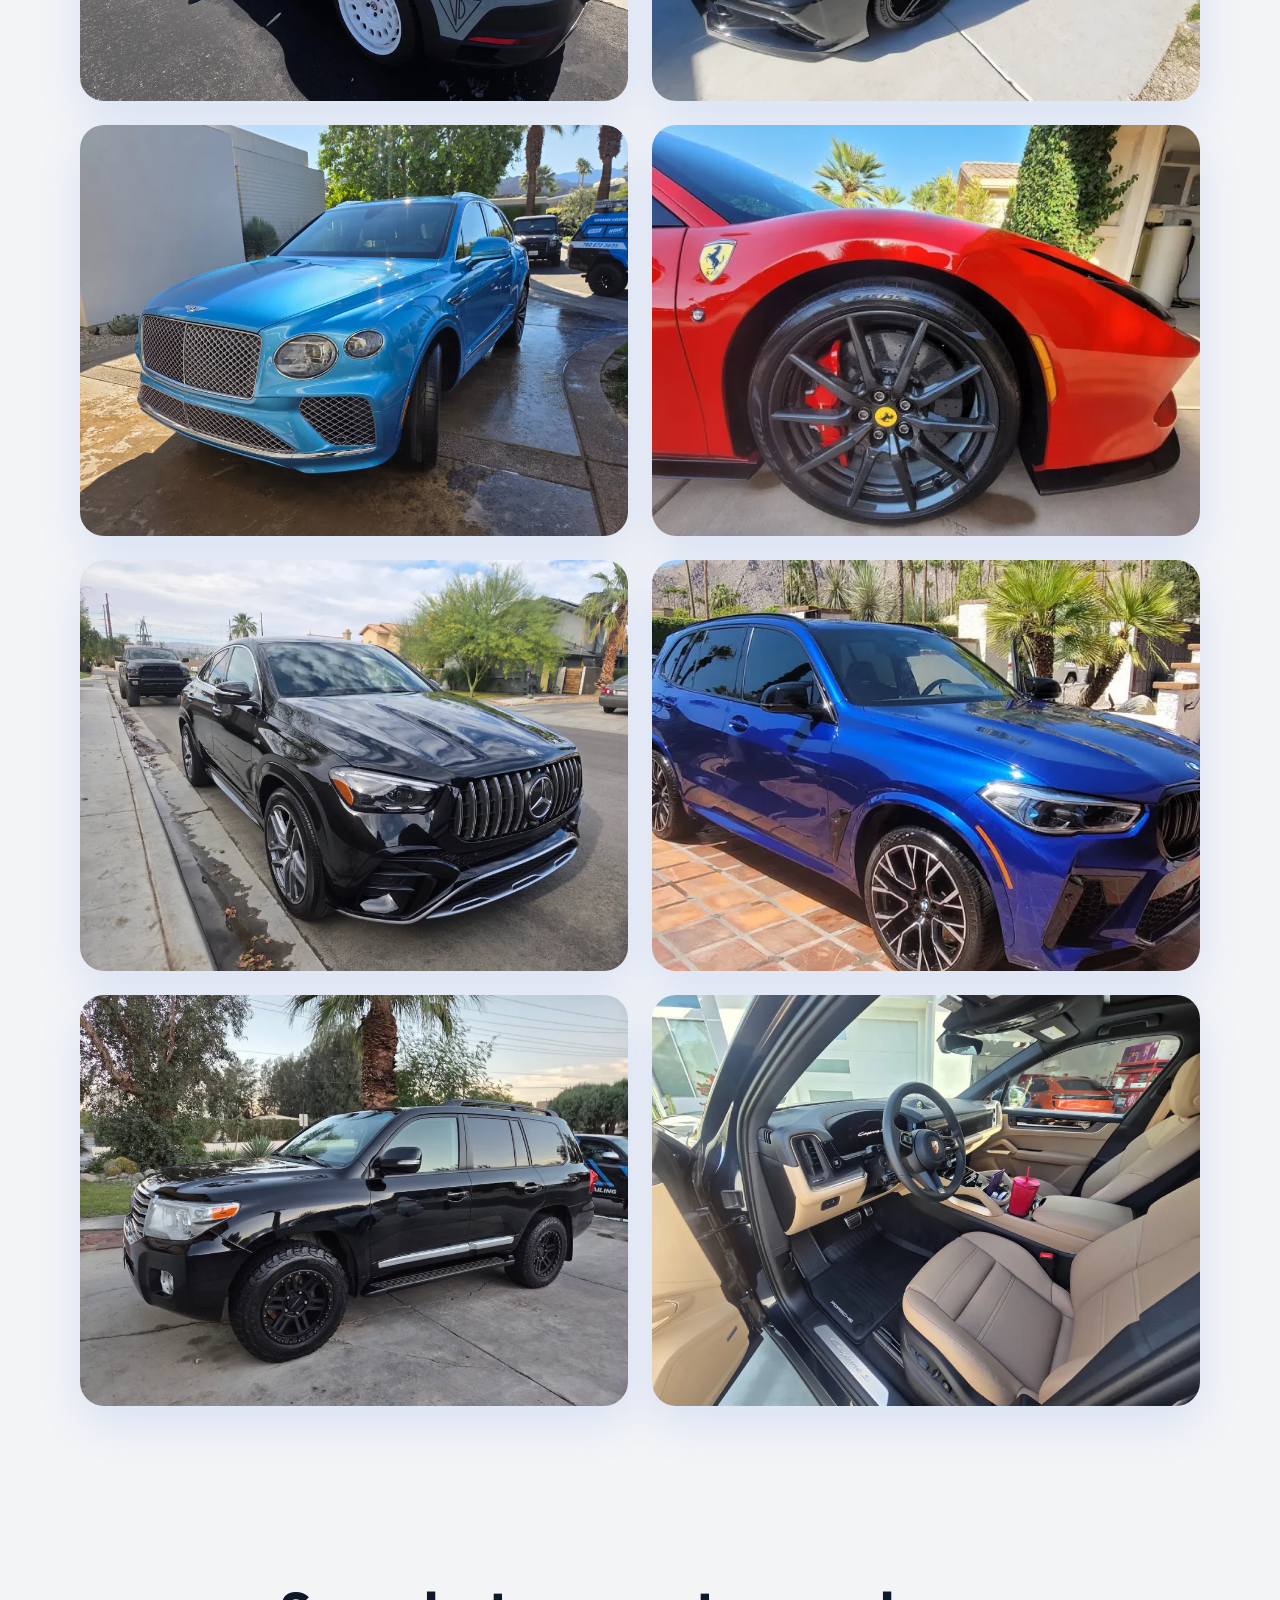
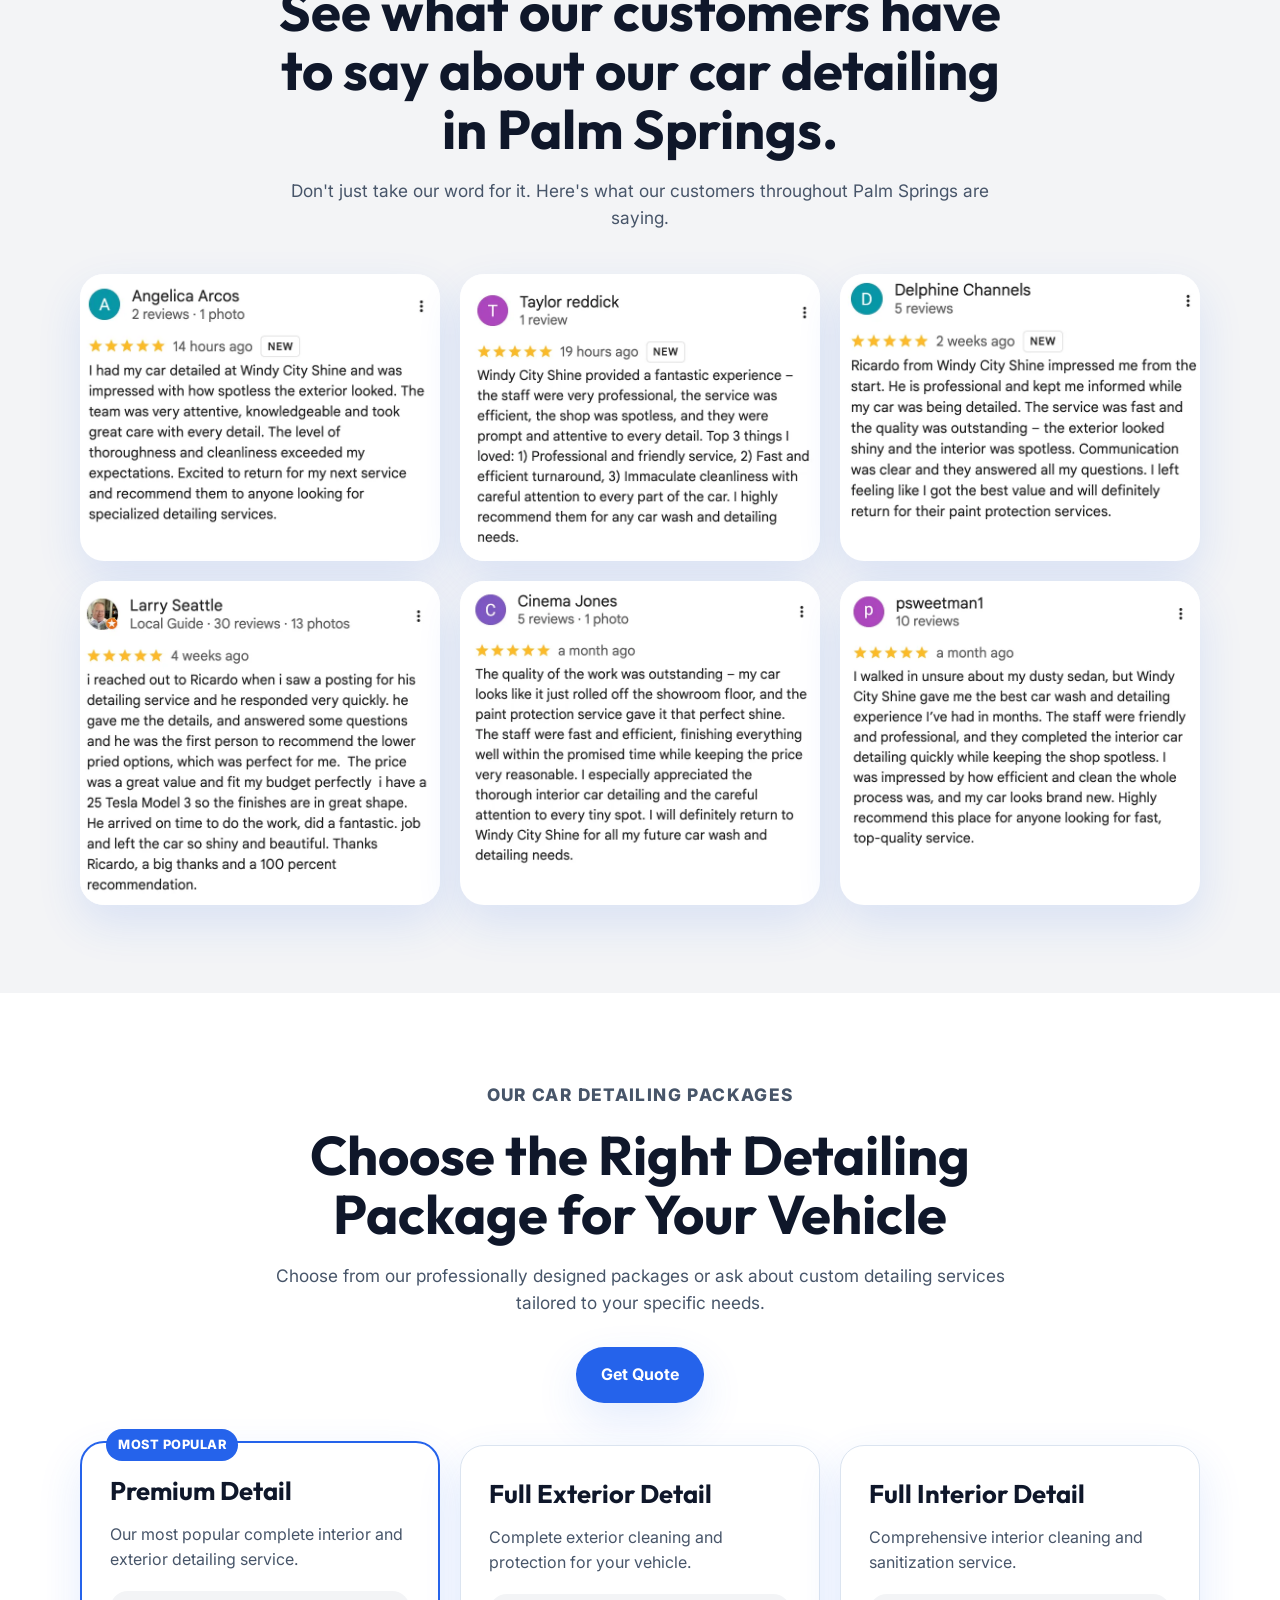
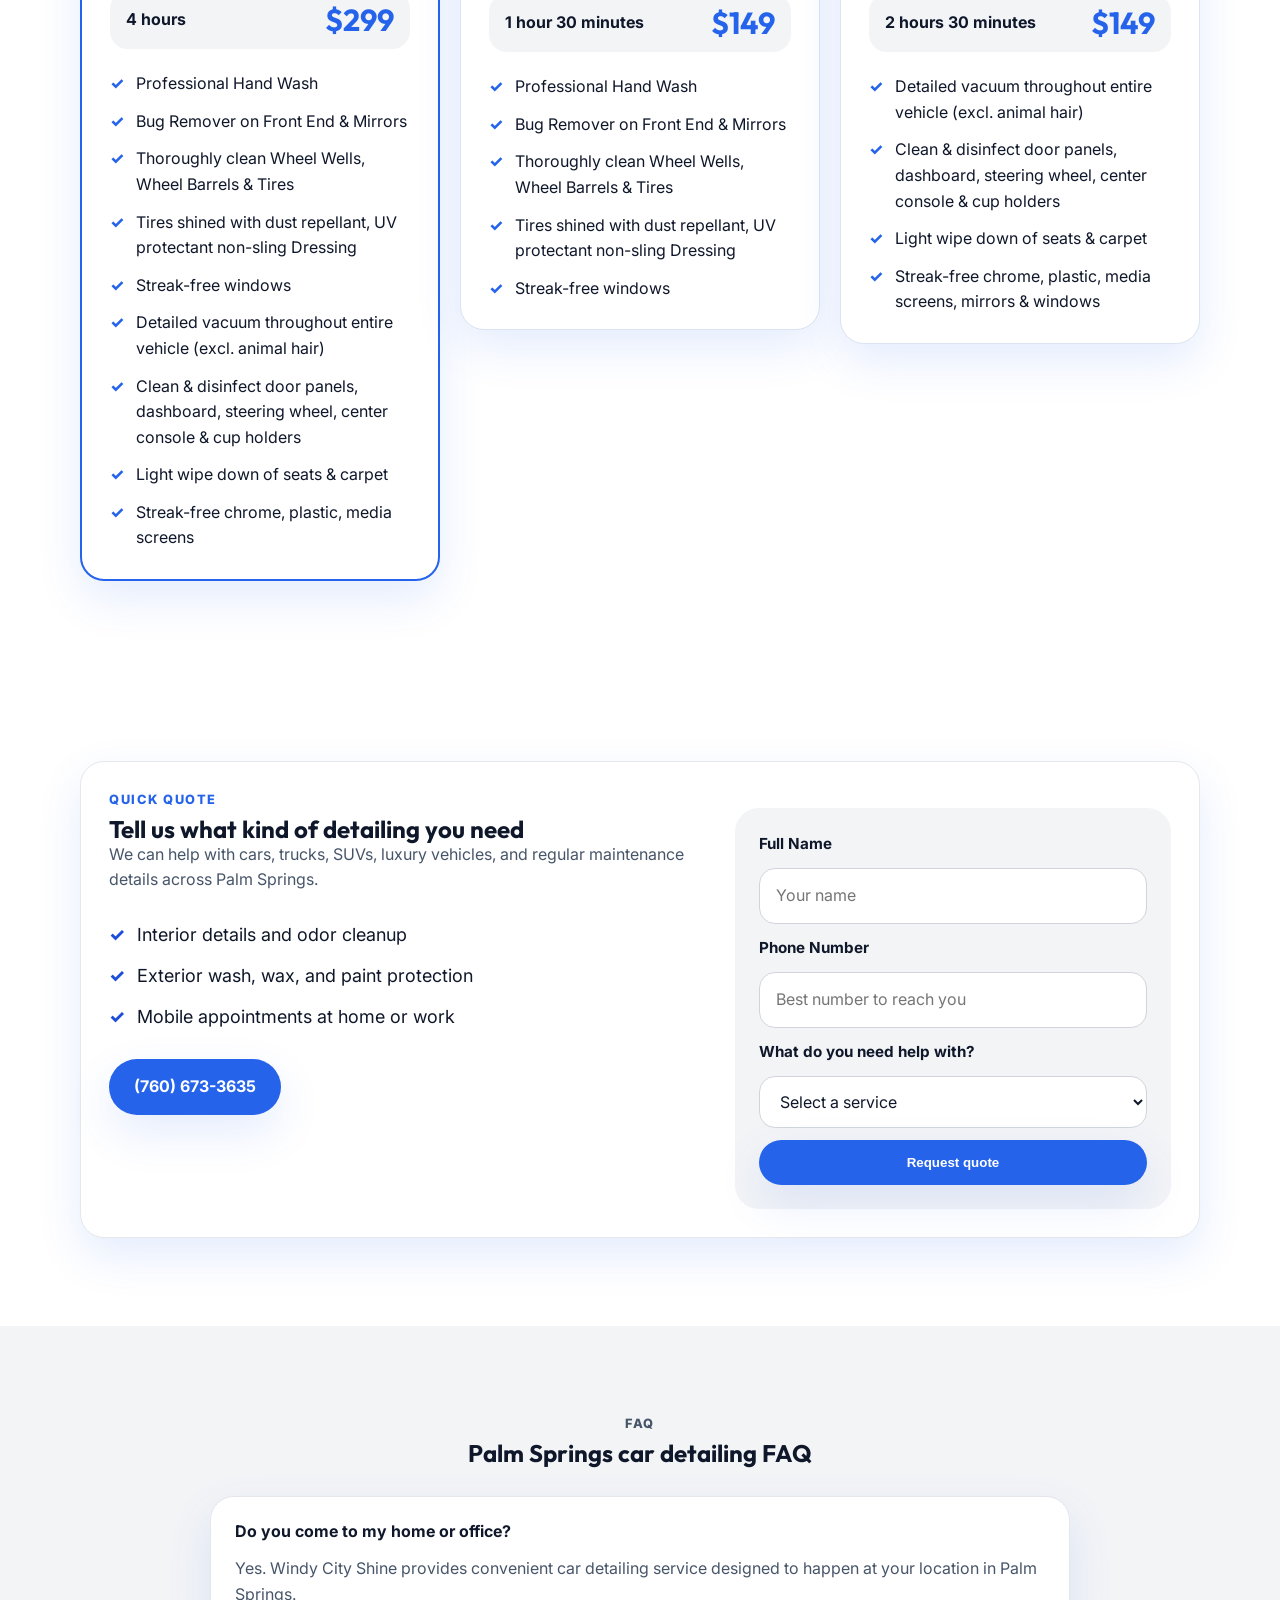
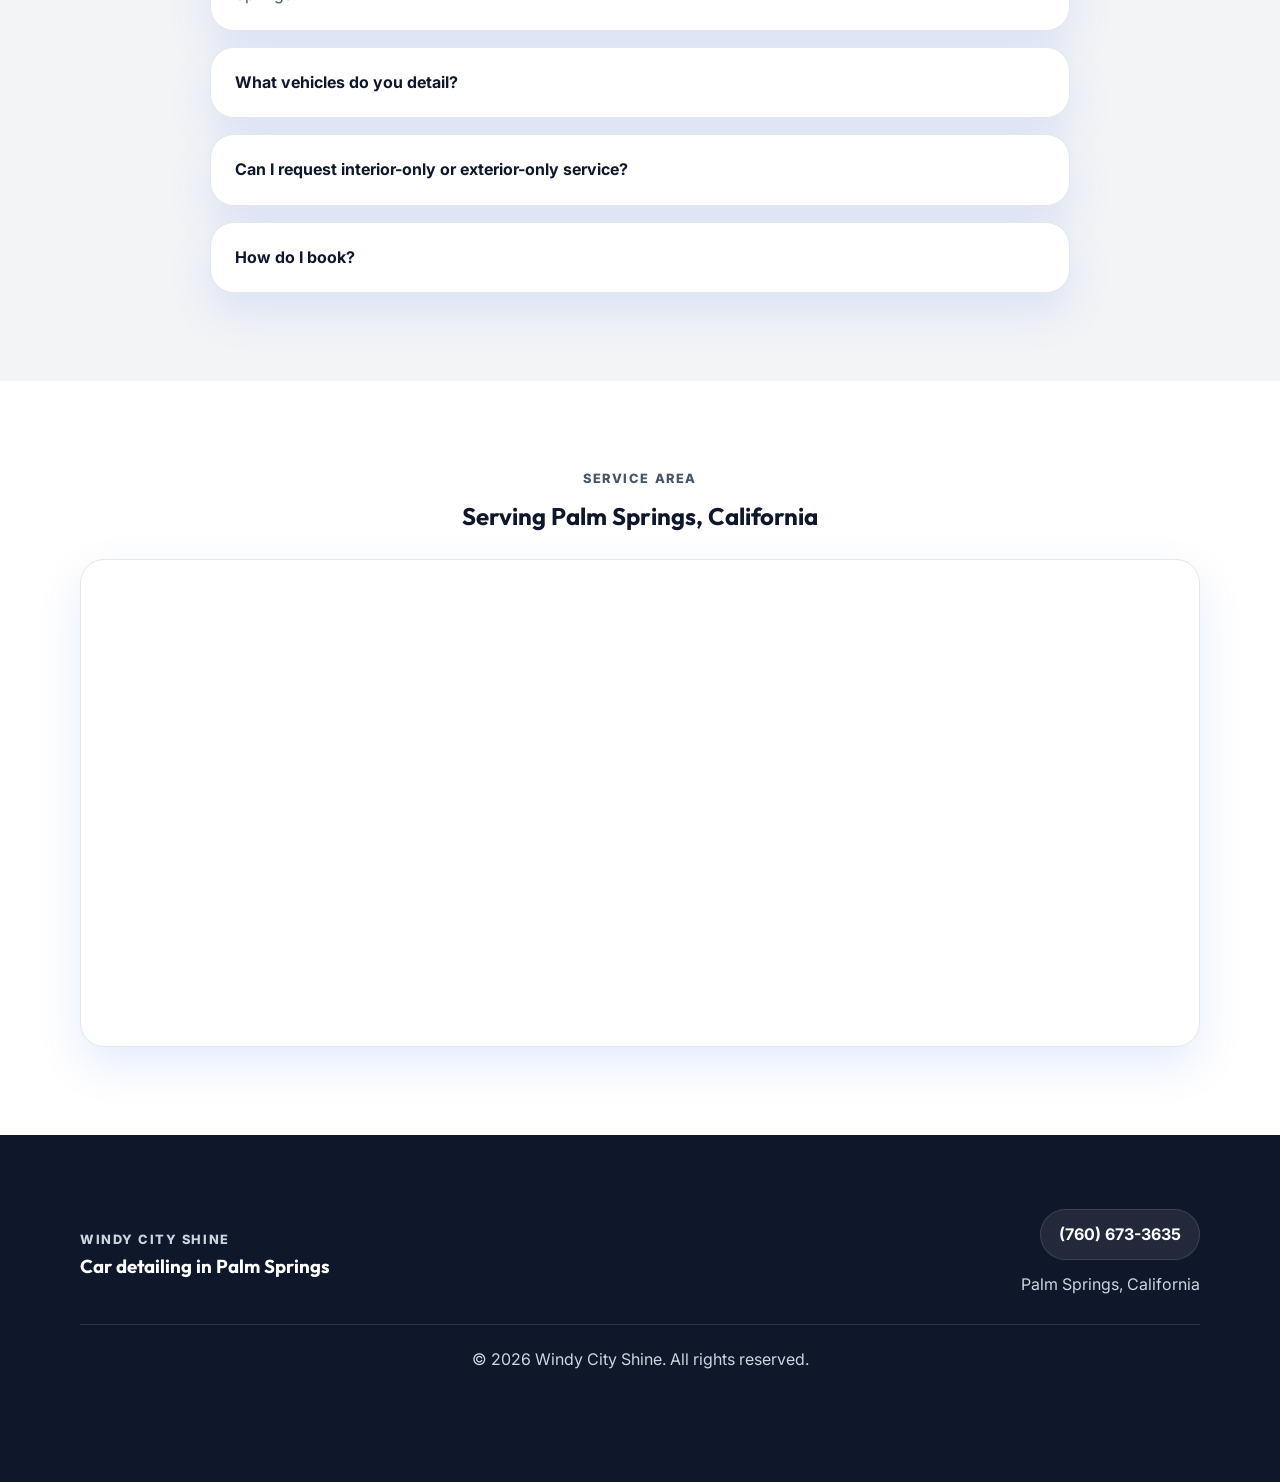
==== commit 808589d9: "feat: reorder landing page sections" ====
--- a/car-detailing.html
+++ b/car-detailing.html
@@ -115,6 +115,44 @@
             </div>
         </section>
 
+        <section class="section light-section">
+            <div class="container">
+                <div class="section-heading center showcase-heading">
+                    <p class="section-kicker">See Our Car Detailing Work in Palm Springs</p>
+                    <h2>See Our Car Detailing Work in Palm Springs</h2>
+                    <p>See the transformation we bring to vehicles throughout Palm Springs. Every detail matters, and every car receives our full attention.</p>
+                    <a href="#hero-form-top" class="btn btn-primary section-quote-btn">Get Quote</a>
+                </div>
+                <div class="gallery-grid">
+                    <div class="gallery-card"><img src="windycity1.webp" alt="Windy City Shine detailing a silver Porsche in Palm Springs" class="gallery-image"></div>
+                    <div class="gallery-card"><img src="windycity2.webp" alt="Black sports car detailed by Windy City Shine" class="gallery-image"></div>
+                    <div class="gallery-card"><img src="windycity3.webp" alt="Blue Bentley SUV after car detailing service" class="gallery-image"></div>
+                    <div class="gallery-card"><img src="windycity4.webp" alt="Close-up of a freshly detailed red Ferrari wheel and fender" class="gallery-image"></div>
+                    <div class="gallery-card"><img src="windycity5.webp" alt="Blue BMW SUV cleaned by Windy City Shine" class="gallery-image"></div>
+                    <div class="gallery-card"><img src="windycity6.webp" alt="Black Mercedes SUV after exterior detailing" class="gallery-image"></div>
+                    <div class="gallery-card"><img src="windycityshine8.webp" alt="Black SUV detailed by Windy City Shine in Palm Springs" class="gallery-image"></div>
+                    <div class="gallery-card"><img src="windycityinterior.webp" alt="Freshly detailed tan Porsche interior" class="gallery-image"></div>
+                </div>
+            </div>
+        </section>
+
+        <section class="section light-section">
+            <div class="container">
+                <div class="section-heading center showcase-heading">
+                    <h2>See what our customers have to say about our car detailing in Palm Springs.</h2>
+                    <p>Don't just take our word for it. Here's what our customers throughout Palm Springs are saying.</p>
+                </div>
+                <div class="review-placeholder-grid">
+                    <div class="review-card"><img src="review-a.webp" alt="Google review from Angelica Arcos" class="review-image"></div>
+                    <div class="review-card"><img src="review-b.webp" alt="Google review from Delphine Channels" class="review-image"></div>
+                    <div class="review-card"><img src="review-c.webp" alt="Google review from Taylor reddick" class="review-image"></div>
+                    <div class="review-card"><img src="review-d.webp" alt="Google review from Cinema Jones" class="review-image"></div>
+                    <div class="review-card"><img src="review-e.webp" alt="Google review from psweetman1" class="review-image"></div>
+                    <div class="review-card"><img src="review-f.webp" alt="Google review from Larry Seattle" class="review-image"></div>
+                </div>
+            </div>
+        </section>
+
         <section class="section" id="pricing">
             <div class="container">
                 <div class="section-heading center packages-heading">
@@ -178,44 +216,6 @@
                         </ul>
                         <a href="#hero-form-top" class="btn btn-primary package-mobile-cta">Get Quote</a>
                     </article>
-                </div>
-            </div>
-        </section>
-
-        <section class="section light-section">
-            <div class="container">
-                <div class="section-heading center showcase-heading">
-                    <p class="section-kicker">See Our Car Detailing Work in Palm Springs</p>
-                    <h2>See Our Car Detailing Work in Palm Springs</h2>
-                    <p>See the transformation we bring to vehicles throughout Palm Springs. Every detail matters, and every car receives our full attention.</p>
-                    <a href="#hero-form-top" class="btn btn-primary section-quote-btn">Get Quote</a>
-                </div>
-                <div class="gallery-grid">
-                    <div class="gallery-card"><img src="windycity1.webp" alt="Windy City Shine detailing a silver Porsche in Palm Springs" class="gallery-image"></div>
-                    <div class="gallery-card"><img src="windycity2.webp" alt="Black sports car detailed by Windy City Shine" class="gallery-image"></div>
-                    <div class="gallery-card"><img src="windycity3.webp" alt="Blue Bentley SUV after car detailing service" class="gallery-image"></div>
-                    <div class="gallery-card"><img src="windycity4.webp" alt="Close-up of a freshly detailed red Ferrari wheel and fender" class="gallery-image"></div>
-                    <div class="gallery-card"><img src="windycity5.webp" alt="Blue BMW SUV cleaned by Windy City Shine" class="gallery-image"></div>
-                    <div class="gallery-card"><img src="windycity6.webp" alt="Black Mercedes SUV after exterior detailing" class="gallery-image"></div>
-                    <div class="gallery-card"><img src="windycityshine8.webp" alt="Black SUV detailed by Windy City Shine in Palm Springs" class="gallery-image"></div>
-                    <div class="gallery-card"><img src="windycityinterior.webp" alt="Freshly detailed tan Porsche interior" class="gallery-image"></div>
-                </div>
-            </div>
-        </section>
-
-        <section class="section light-section">
-            <div class="container">
-                <div class="section-heading center showcase-heading">
-                    <h2>See what our customers have to say about our car detailing in Palm Springs.</h2>
-                    <p>Don't just take our word for it. Here's what our customers throughout Palm Springs are saying.</p>
-                </div>
-                <div class="review-placeholder-grid">
-                    <div class="review-card"><img src="review-a.webp" alt="Google review from Angelica Arcos" class="review-image"></div>
-                    <div class="review-card"><img src="review-b.webp" alt="Google review from Delphine Channels" class="review-image"></div>
-                    <div class="review-card"><img src="review-c.webp" alt="Google review from Taylor reddick" class="review-image"></div>
-                    <div class="review-card"><img src="review-d.webp" alt="Google review from Cinema Jones" class="review-image"></div>
-                    <div class="review-card"><img src="review-e.webp" alt="Google review from psweetman1" class="review-image"></div>
-                    <div class="review-card"><img src="review-f.webp" alt="Google review from Larry Seattle" class="review-image"></div>
                 </div>
             </div>
         </section>
